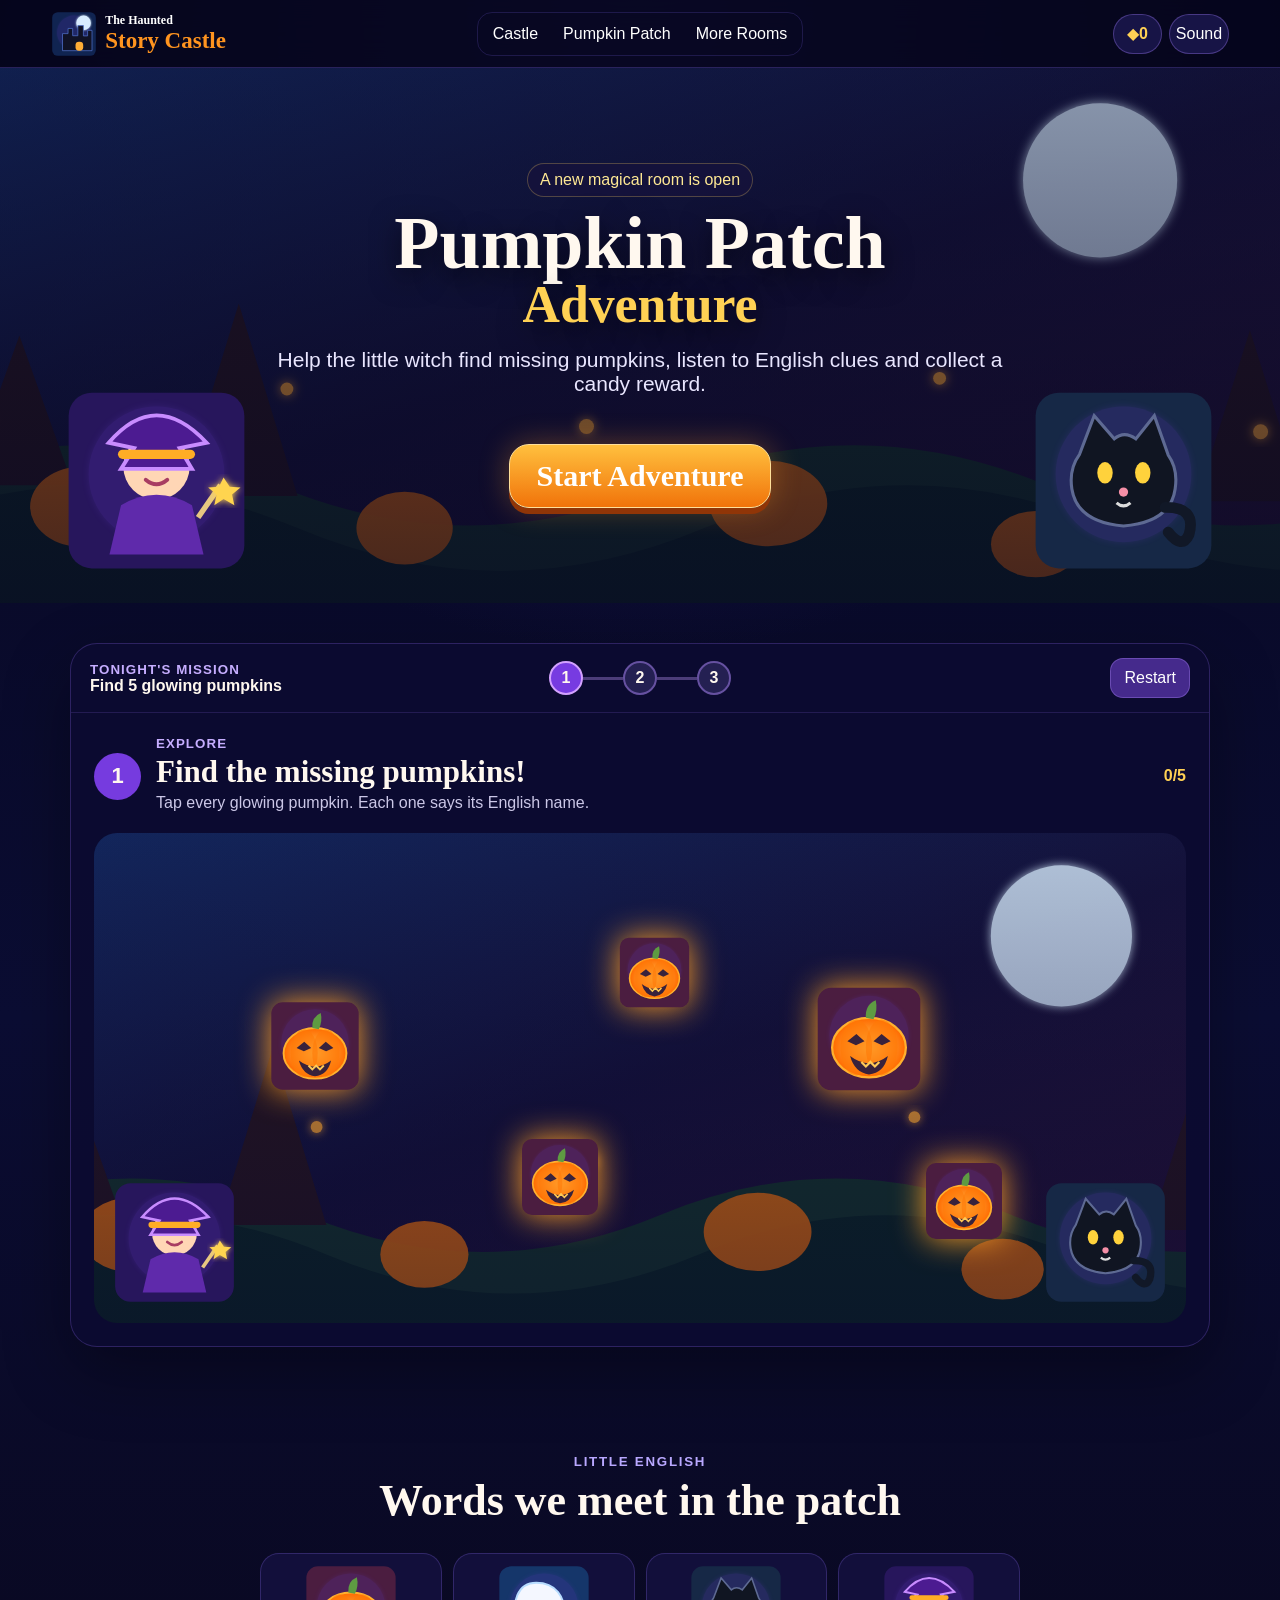
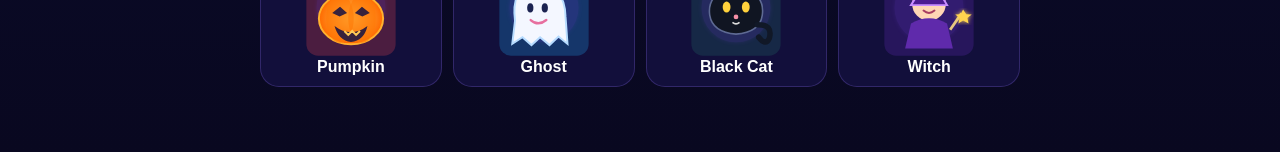
==== pumpkin-patch.html @ b6b240dc "Build full Haunted Story Castle site" ====
<!doctype html><html lang="en"><head><meta charset="utf-8"><meta name="viewport" content="width=device-width,initial-scale=1"><meta name="theme-color" content="#130a38"><title>Pumpkin Patch Adventure · The Haunted Story Castle</title><link rel="stylesheet" href="style.css"></head><body class="patchPage">
<header class="top"><a class="brand" href="index.html"><i class="spr loc p0"></i><span><small>The Haunted</small><b>Story Castle</b></span></a><nav><a href="index.html">Castle</a><a href="pumpkin-patch.html">Pumpkin Patch</a><a href="index.html#rooms">More Rooms</a></nav><div class="tools"><span class="score">◆ <b id="candyTotal">0</b></span><button id="sound">Sound</button></div></header>
<main><section class="patchHero"><i class="heroFriend spr char p0"></i><i class="heroFriend catHero spr char p3"></i><div><p class="kicker">A new magical room is open</p><h1>Pumpkin Patch <em>Adventure</em></h1><p class="lead">Help the little witch find missing pumpkins, listen to English clues and collect a candy reward.</p><button class="big" id="start">Start Adventure</button></div></section>
<section class="game" id="game"><div class="gameTop"><div><small>TONIGHT'S MISSION</small><b id="mission">Find 5 glowing pumpkins</b></div><div class="steps"><b class="on" data-step="1">1</b><i></i><b data-step="2">2</b><i></i><b data-step="3">3</b></div><button id="restart">Restart</button></div>
<section class="stage" data-stage="1"><header><b>1</b><div><small>EXPLORE</small><h2>Find the missing pumpkins!</h2><p>Tap every glowing pumpkin. Each one says its English name.</p></div><strong><span id="pumpkinCount">0</span>/5</strong></header><div class="findScene"><i class="sceneFriend spr char p0"></i><i class="sceneFriend catScene spr char p3"></i><button class="pumpkin p1"><i class="spr char p2"></i></button><button class="pumpkin p2"><i class="spr char p2"></i></button><button class="pumpkin p3"><i class="spr char p2"></i></button><button class="pumpkin p4"><i class="spr char p2"></i></button><button class="pumpkin p5"><i class="spr char p2"></i></button><div id="wordPop">pumpkin</div></div></section>
<section class="stage" data-stage="2" hidden><header><b>2</b><div><small>LISTEN & CHOOSE</small><h2>Who is hiding?</h2><p>Listen, then tap the correct Halloween friend.</p></div><strong><span id="friendScore">0</span>/3</strong></header><div class="clue"><i class="spr char p1"></i><div><small>ENGLISH CLUE</small><h3 id="clueText">Find the friendly ghost.</h3><button id="hearClue">Hear the clue</button></div></div><div class="choices"><button data-friend="ghost"><i class="spr char p1"></i><b>Ghost</b></button><button data-friend="cat"><i class="spr char p3"></i><b>Black Cat</b></button><button data-friend="witch"><i class="spr char p0"></i><b>Witch</b></button></div><p class="feedback" id="friendFeedback"></p></section>
<section class="stage" data-stage="3" hidden><header><b>3</b><div><small>COUNT & COLLECT</small><h2>Fill the candy basket!</h2><p id="candyInstruction">Put 3 candies in the basket.</p></div><strong><span id="selectedCandy">0</span> selected</strong></header><div class="candyGame"><div class="request"><i class="spr char p2"></i><div><small>PUMPKIN PIP SAYS</small><b id="requestText">Three candies, please!</b></div><button id="hearCandy">Hear it</button></div><div class="tray" id="tray"><button><i class="spr sur p1"></i></button><button><i class="spr sur p1"></i></button><button><i class="spr sur p1"></i></button><button><i class="spr sur p1"></i></button><button><i class="spr sur p1"></i></button></div><button class="big" id="check">Check Basket</button><p class="feedback" id="candyFeedback"></p></div></section></section>
<section class="section"><div class="title"><small>LITTLE ENGLISH</small><h2>Words we meet in the patch</h2></div><div class="wordRow"><button data-say="pumpkin"><i class="spr char p2"></i><b>Pumpkin</b></button><button data-say="ghost"><i class="spr char p1"></i><b>Ghost</b></button><button data-say="black cat"><i class="spr char p3"></i><b>Black Cat</b></button><button data-say="witch"><i class="spr char p0"></i><b>Witch</b></button></div></section></main>
<div class="modal" id="modal"><div class="reward"><div class="rewardCast"><i class="spr char p0"></i><i class="spr char p2"></i><i class="spr char p3"></i><i class="spr char p1"></i></div><small>ADVENTURE COMPLETE</small><h2>You found them all!</h2><p>Great job! You earned <b>10 candy stars</b>.</p><div><button class="big" id="playAgain">Play Again</button><a class="go" href="index.html">Back to Castle</a></div></div></div><div id="toast" class="toast"></div><script src="pumpkin.js"></script></body></html>
---- style.css ----
:root{--bg:#070720;--gold:#ffd154;--orange:#ff941f;--purple:#a65cff;--cyan:#42d9ff;--green:#98dc45;--white:#fff8ef}*{box-sizing:border-box}html{scroll-behavior:smooth}body{margin:0;min-width:320px;color:var(--white);font-family:'Trebuchet MS','Segoe UI',sans-serif;background:radial-gradient(circle at 50% 0,#27216a 0,transparent 35%),linear-gradient(#06061d,#0b0d33 58%,#090820);overflow-x:hidden}button,a{font:inherit}.top{position:sticky;top:0;z-index:50;min-height:68px;padding:8px clamp(12px,4vw,56px);display:grid;grid-template-columns:1fr auto 1fr;align-items:center;gap:14px;background:#06061de8;border-bottom:1px solid #896cff44;backdrop-filter:blur(15px)}.brand{display:flex;align-items:center;gap:8px;color:#fff;text-decoration:none}.brand>i{width:46px;height:46px}.brand span{display:grid;line-height:1}.brand small{font:700 12px Georgia}.brand b{font:800 23px Georgia;color:var(--orange)}nav{display:flex;gap:3px;padding:4px;border:1px solid #795ee933;border-radius:15px}nav a{color:#fff;text-decoration:none;padding:8px 11px;border-radius:11px}nav a:hover{background:#5832bc}.tools{display:flex;justify-content:flex-end;gap:7px}.tools>*{height:40px;border:1px solid #a981ff55;border-radius:99px;background:#171446;color:#fff}.score{display:flex;align-items:center;padding:0 13px;color:var(--gold)}.tools button{width:60px;cursor:pointer}.hero{min-height:730px;display:grid;place-items:center;text-align:center;background:linear-gradient(90deg,#070620c7,#07062050 50%,#070620c7),linear-gradient(transparent 60%,#080729ed),url('assets/hall.svg') center/cover}.heroInner{width:min(1140px,calc(100% - 26px));padding:65px 0 45px}.kicker{display:inline-block;margin:0 0 10px;padding:7px 12px;border:1px solid #ffd65d44;border-radius:99px;background:#17133dc4;color:#ffe994}.hero h1,.patchHero h1{max-width:880px;margin:0 auto;font:800 clamp(40px,6vw,74px)/.98 Georgia;text-shadow:0 8px 28px #0009}.hero h1 em,.patchHero h1 em{display:block;color:var(--gold);font-size:.7em;font-style:normal}.lead{max-width:760px;margin:17px auto 25px;color:#e9e6ff;font-size:clamp(16px,2vw,21px)}.cards{display:grid;grid-template-columns:repeat(4,1fr);gap:15px}.storyCard{--c:255,148,31;min-height:280px;padding:16px 12px;border:2px solid rgb(var(--c));border-radius:27px;color:#fff;background:radial-gradient(circle at 50% 28%,rgba(var(--c),.27),transparent 42%),linear-gradient(#1b174cdd,#0b0b30f5);box-shadow:0 0 28px rgba(var(--c),.28);display:flex;flex-direction:column;align-items:center;justify-content:space-between;cursor:pointer;transition:.2s}.storyCard:hover{transform:translateY(-6px);box-shadow:0 0 40px rgba(var(--c),.48)}.storyCard.blue{--c:66,217,255}.storyCard.purple{--c:166,92,255}.storyCard.green{--c:152,220,69}.storyCard>b{font:800 27px Georgia}.storyCard>.spr{width:124px;height:124px;border-radius:23px}.storyCard strong{font-size:17px}.storyCard small{color:#d8d4ef}.big{margin-top:23px;padding:14px 27px;border:1px solid #ffe09a;border-radius:20px;background:linear-gradient(#ffc03e,#f1730a);color:#fff;font:800 clamp(21px,3vw,30px) Georgia;box-shadow:0 6px #903507,0 0 30px #ff9b2855;cursor:pointer}.result{max-width:920px;margin:27px auto 0;padding:15px;display:grid;grid-template-columns:82px 1fr auto;gap:14px;align-items:center;text-align:left;border:1px solid #ad83ff55;border-radius:23px;background:#0b0a30e8;opacity:0;transform:translateY(10px);pointer-events:none;transition:.3s}.result.show{opacity:1;transform:none;pointer-events:auto}.result>.spr{width:80px;height:80px;border-radius:18px}.result small{color:var(--gold);font-weight:800}.result p{margin:5px 0;font:600 20px/1.35 Georgia}.resultBtns{display:grid;gap:7px}.resultBtns button,.soon,.go,#restart,#hearClue,#hearCandy{padding:10px 13px;border:1px solid #b38cff55;border-radius:13px;background:#452a8c;color:#fff;text-decoration:none;cursor:pointer}.section{padding:65px clamp(15px,4vw,56px)}.title{text-align:center;margin-bottom:27px}.title small{color:#b9a8ff;font-weight:800;letter-spacing:.13em}.title h2{margin:5px 0;font:800 clamp(29px,4vw,44px) Georgia}.rooms{display:grid;grid-template-columns:repeat(4,1fr);gap:17px}.rooms article{overflow:hidden;border:1px solid #8f69e644;border-radius:23px;background:linear-gradient(#18154c,#0d0d32);box-shadow:0 18px 45px #0004}.roomPic{height:185px;position:relative;display:block;overflow:hidden}.roomPic .room{width:100%;height:100%}.roomPic span{position:absolute;right:10px;top:10px;padding:6px 8px;border-radius:10px;background:#24184eee;font-size:11px}.roomPic .ready{background:#4c7f24}.rooms h3,.rooms p,.rooms .go,.rooms .soon{margin-left:15px;margin-right:15px}.rooms h3{margin-bottom:4px;color:#ffc05a}.rooms p{min-height:58px;color:#c9c4e8;line-height:1.4}.rooms .go,.rooms .soon{display:inline-block;margin-bottom:16px}.friendRow,.wordRow{display:grid;grid-template-columns:repeat(6,1fr);gap:11px}.friendChip,.wordRow button{padding:10px;border:1px solid #8968e844;border-radius:19px;background:#14113ee8;color:#fff;text-align:center;cursor:pointer}.friendChip .spr,.wordRow .spr{width:94px;height:94px;margin:auto}.friendChip strong,.friendChip small,.wordRow b{display:block}.friendChip small{color:#aaa4ce}.benefits{padding:22px clamp(15px,4vw,55px) 50px;display:grid;grid-template-columns:repeat(4,1fr);gap:10px}.benefits div{display:grid;grid-template-columns:auto 1fr;gap:2px 10px;padding:14px;border:1px solid #7b5ce833;border-radius:17px;background:#111039}.benefits b{grid-row:1/3;color:var(--gold)}.benefits span{font-weight:800}.benefits small{color:#aaa6cc}footer{text-align:center;padding:24px;color:#8f8bb3}.toast{position:fixed;z-index:90;left:50%;bottom:28px;transform:translate(-50%,20px);padding:11px 17px;border-radius:99px;background:#1b154bee;border:1px solid #c191ff55;opacity:0;transition:.25s}.toast.show{opacity:1;transform:translate(-50%,0)}.spr{display:block;background-repeat:no-repeat;background-size:300% 200%}.char{background-image:url('assets/characters.svg')}.loc{background-image:url('assets/locations.svg')}.prob{background-image:url('assets/problems.svg')}.sur{background-image:url('assets/surprises.svg')}.p0{background-position:0 0}.p1{background-position:50% 0}.p2{background-position:100% 0}.p3{background-position:0 100%}.p4{background-position:50% 100%}.p5{background-position:100% 100%}.room{display:block;background:url('assets/rooms.svg') no-repeat;background-size:200% 200%}.r0{background-position:0 0}.r1{background-position:100% 0}.r2{background-position:0 100%}.r3{background-position:100% 100%}.patchHero{min-height:535px;display:grid;place-items:center;text-align:center;position:relative;overflow:hidden;background:linear-gradient(#08082355,#080823bb),url('assets/patch.svg') center/cover}.patchHero>div{z-index:2;width:min(820px,calc(100% - 28px));padding:65px 0}.heroFriend{position:absolute;width:185px;height:185px;left:5%;bottom:30px}.catHero{left:auto;right:5%}.game{width:min(1140px,calc(100% - 26px));margin:40px auto;border:1px solid #8b66e844;border-radius:27px;background:#0c0b31ec;overflow:hidden;box-shadow:0 25px 68px #0005}.gameTop{padding:14px 19px;display:grid;grid-template-columns:1fr auto 1fr;align-items:center;border-bottom:1px solid #8461dd33}.gameTop small,.stage small,.clue small,.request small{display:block;color:#c6aeff;font-weight:800;letter-spacing:.08em}.gameTop>#restart{justify-self:end}.steps{display:flex;align-items:center}.steps b{width:34px;height:34px;border-radius:50%;display:grid;place-items:center;background:#242052;border:2px solid #6651a1}.steps b.on{background:#773be1;border-color:#d3a1ff}.steps i{width:40px;height:3px;background:#4c3d79}.stage{padding:23px}.stage>header{display:grid;grid-template-columns:auto 1fr auto;gap:15px;align-items:center;margin-bottom:17px}.stage>header>b{width:47px;height:47px;border-radius:50%;display:grid;place-items:center;background:#763bdf;font-size:22px}.stage h2{margin:3px 0;font:800 31px Georgia}.stage p{margin:4px 0;color:#cbc7e7}.stage>header>strong{color:var(--gold)}.findScene{min-height:490px;position:relative;overflow:hidden;border-radius:23px;background:linear-gradient(#09082d22,#09082d88),url('assets/patch.svg') center/cover}.sceneFriend{position:absolute;width:125px;height:125px;left:18px;bottom:18px}.catScene{left:auto;right:18px}.pumpkin{position:absolute;width:92px;height:92px;padding:0;border:0;border-radius:50%;background:transparent;filter:drop-shadow(0 0 16px #ff9f25);cursor:pointer;animation:float 2.4s ease-in-out infinite alternate;transition:.35s}.pumpkin .spr{width:100%;height:100%}.pumpkin.found{opacity:0;transform:scale(.25);pointer-events:none}.pumpkin.p1{left:16%;top:34%}.pumpkin.p2{left:39%;top:62%;width:80px;height:80px}.pumpkin.p3{left:66%;top:31%;width:108px;height:108px}.pumpkin.p4{left:76%;top:67%;width:80px;height:80px}.pumpkin.p5{left:48%;top:21%;width:73px;height:73px}@keyframes float{to{transform:translateY(-10px) rotate(2deg)}}#wordPop{position:absolute;left:50%;top:50%;transform:translate(-50%,-50%) scale(.7);padding:10px 18px;border-radius:99px;background:#ff9a24;font:800 25px Georgia;opacity:0;transition:.2s}#wordPop.show{opacity:1;transform:translate(-50%,-50%) scale(1)}.clue{display:flex;gap:20px;align-items:center;justify-content:center;padding:20px}.clue>.spr{width:140px;height:140px;border-radius:50%;filter:blur(6px) brightness(.55)}.clue h3{font:800 27px Georgia;margin:4px 0 12px}.choices{display:grid;grid-template-columns:repeat(3,1fr);gap:14px}.choices button{padding:12px;border:2px solid #7554bb;border-radius:21px;background:#171443;color:#fff;cursor:pointer}.choices .spr{width:145px;height:145px;margin:auto}.choices button.good{border-color:#76e061;box-shadow:0 0 25px #6ddd5555}.choices button.bad{border-color:#ff6b8a}.feedback{text-align:center;min-height:24px;color:#ffe094!important;font-weight:800}.candyGame{max-width:820px;margin:auto;text-align:center}.request{display:flex;gap:16px;align-items:center;justify-content:center;margin-bottom:18px}.request .spr{width:110px;height:110px}.request b{font:800 25px Georgia}.tray{display:grid;grid-template-columns:repeat(5,1fr);gap:10px;margin:15px 0}.tray button{padding:9px;border:2px solid #7356ae;border-radius:18px;background:#16133f;cursor:pointer}.tray .spr{width:105px;height:105px;margin:auto}.tray button.sel{border-color:#ffcb48;background:#4a2b4f;transform:translateY(-5px)}.wordRow{max-width:760px;margin:auto;grid-template-columns:repeat(4,1fr)}.modal{position:fixed;inset:0;z-index:100;display:grid;place-items:center;background:#06051bd9;opacity:0;pointer-events:none;transition:.25s}.modal.open{opacity:1;pointer-events:auto}.reward{width:min(650px,calc(100% - 25px));padding:28px;text-align:center;border:1px solid #c28dff66;border-radius:28px;background:radial-gradient(circle at 50% 0,#5833a8,#15103b 60%);box-shadow:0 0 70px #8a4dff55}.rewardCast{display:flex;justify-content:center}.rewardCast .spr{width:100px;height:100px;margin:-10px}.reward h2{margin:5px;font:800 40px Georgia;color:var(--gold)}.reward .go{display:inline-block;margin:12px;padding:14px 20px}.reward .big{font-size:21px;padding:12px 20px}@media(max-width:900px){.top{grid-template-columns:1fr auto}.top nav{display:none}.cards,.rooms{grid-template-columns:repeat(2,1fr)}.benefits{grid-template-columns:repeat(2,1fr)}.friendRow{grid-template-columns:repeat(3,1fr)}.heroFriend{width:135px;height:135px;opacity:.85}.result{grid-template-columns:70px 1fr}.resultBtns{grid-column:1/-1;grid-template-columns:1fr 1fr}.gameTop{grid-template-columns:1fr auto}.steps{grid-row:2;grid-column:1/-1;justify-content:center}.gameTop>#restart{grid-row:1;grid-column:2}.findScene{min-height:430px}}@media(max-width:580px){.brand b{font-size:18px}.brand small{font-size:10px}.brand>i{width:38px;height:38px}.top{min-height:58px}.score{display:none}.hero{min-height:auto}.heroInner{padding:45px 0}.cards{grid-template-columns:repeat(2,1fr);gap:9px}.storyCard{min-height:215px;border-radius:20px}.storyCard>b{font-size:21px}.storyCard>.spr{width:90px;height:90px}.storyCard strong{font-size:14px}.rooms{grid-template-columns:1fr}.roomPic{height:210px}.friendRow{grid-template-columns:repeat(2,1fr)}.benefits{grid-template-columns:1fr}.result{grid-template-columns:60px 1fr}.result>.spr{width:58px;height:58px}.result p{font-size:17px}.patchHero{min-height:470px}.heroFriend{width:100px;height:100px}.stage{padding:13px}.stage>header{grid-template-columns:auto 1fr}.stage>header>strong{grid-column:2}.stage h2{font-size:25px}.findScene{min-height:420px}.pumpkin{width:72px;height:72px}.pumpkin.p3{width:83px;height:83px}.choices{grid-template-columns:1fr}.choices button{display:flex;align-items:center;justify-content:center;gap:16px}.choices .spr{width:100px;height:100px;margin:0}.clue>.spr{display:none}.tray .spr{width:60px;height:60px}.wordRow{grid-template-columns:repeat(2,1fr)}.request .spr{width:80px;height:80px}.sceneFriend{width:90px;height:90px}}
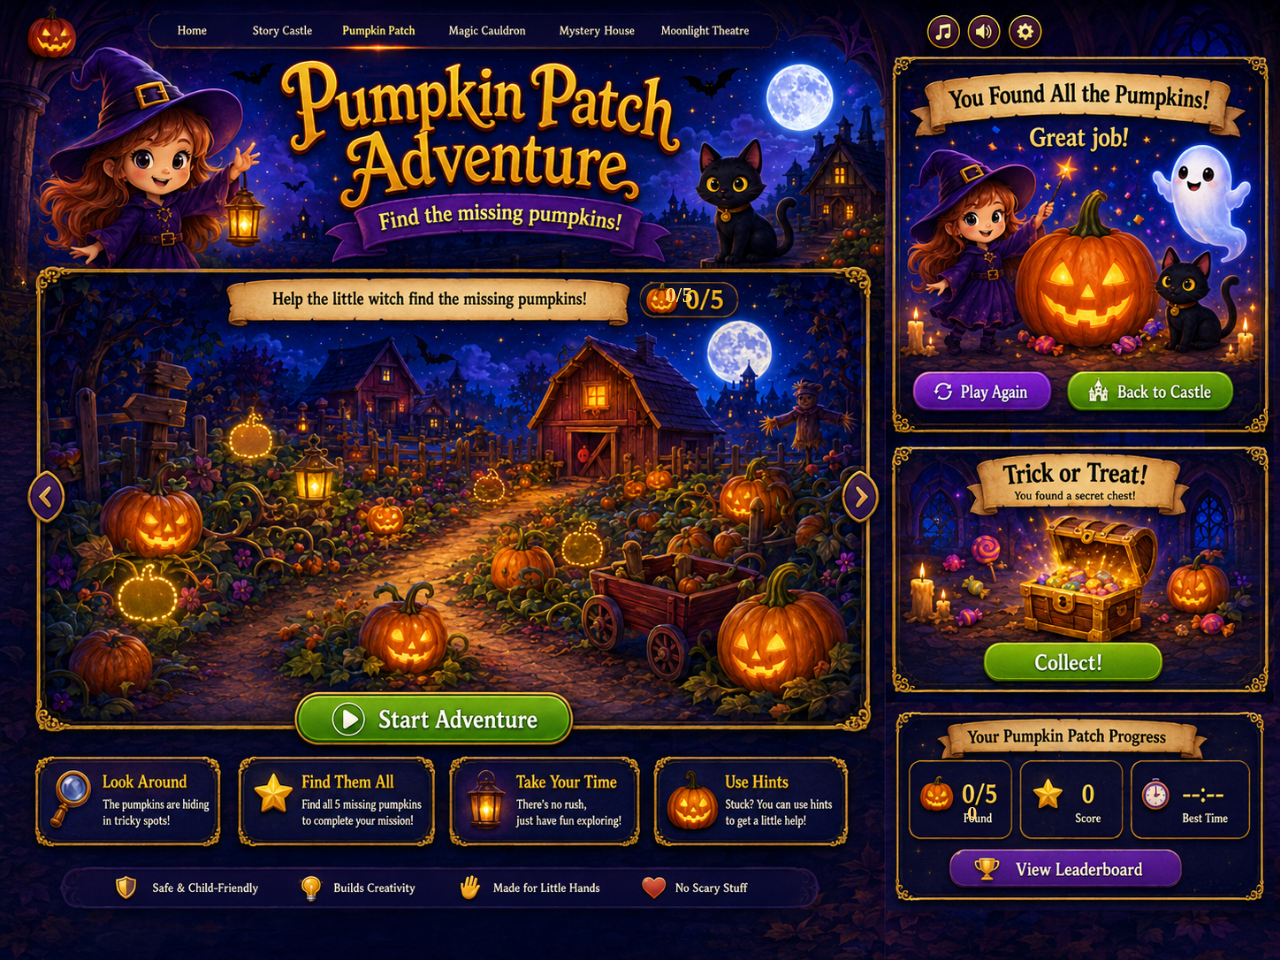
==== commit 074a16ab: "Match live site to illustrated mockups" ====
--- a/pumpkin-patch.html
+++ b/pumpkin-patch.html
@@ -1,9 +1,64 @@
-<!doctype html><html lang="en"><head><meta charset="utf-8"><meta name="viewport" content="width=device-width,initial-scale=1"><meta name="theme-color" content="#130a38"><title>Pumpkin Patch Adventure · The Haunted Story Castle</title><link rel="stylesheet" href="style.css"></head><body class="patchPage">
-<header class="top"><a class="brand" href="index.html"><i class="spr loc p0"></i><span><small>The Haunted</small><b>Story Castle</b></span></a><nav><a href="index.html">Castle</a><a href="pumpkin-patch.html">Pumpkin Patch</a><a href="index.html#rooms">More Rooms</a></nav><div class="tools"><span class="score">◆ <b id="candyTotal">0</b></span><button id="sound">Sound</button></div></header>
-<main><section class="patchHero"><i class="heroFriend spr char p0"></i><i class="heroFriend catHero spr char p3"></i><div><p class="kicker">A new magical room is open</p><h1>Pumpkin Patch <em>Adventure</em></h1><p class="lead">Help the little witch find missing pumpkins, listen to English clues and collect a candy reward.</p><button class="big" id="start">Start Adventure</button></div></section>
-<section class="game" id="game"><div class="gameTop"><div><small>TONIGHT'S MISSION</small><b id="mission">Find 5 glowing pumpkins</b></div><div class="steps"><b class="on" data-step="1">1</b><i></i><b data-step="2">2</b><i></i><b data-step="3">3</b></div><button id="restart">Restart</button></div>
-<section class="stage" data-stage="1"><header><b>1</b><div><small>EXPLORE</small><h2>Find the missing pumpkins!</h2><p>Tap every glowing pumpkin. Each one says its English name.</p></div><strong><span id="pumpkinCount">0</span>/5</strong></header><div class="findScene"><i class="sceneFriend spr char p0"></i><i class="sceneFriend catScene spr char p3"></i><button class="pumpkin p1"><i class="spr char p2"></i></button><button class="pumpkin p2"><i class="spr char p2"></i></button><button class="pumpkin p3"><i class="spr char p2"></i></button><button class="pumpkin p4"><i class="spr char p2"></i></button><button class="pumpkin p5"><i class="spr char p2"></i></button><div id="wordPop">pumpkin</div></div></section>
-<section class="stage" data-stage="2" hidden><header><b>2</b><div><small>LISTEN & CHOOSE</small><h2>Who is hiding?</h2><p>Listen, then tap the correct Halloween friend.</p></div><strong><span id="friendScore">0</span>/3</strong></header><div class="clue"><i class="spr char p1"></i><div><small>ENGLISH CLUE</small><h3 id="clueText">Find the friendly ghost.</h3><button id="hearClue">Hear the clue</button></div></div><div class="choices"><button data-friend="ghost"><i class="spr char p1"></i><b>Ghost</b></button><button data-friend="cat"><i class="spr char p3"></i><b>Black Cat</b></button><button data-friend="witch"><i class="spr char p0"></i><b>Witch</b></button></div><p class="feedback" id="friendFeedback"></p></section>
-<section class="stage" data-stage="3" hidden><header><b>3</b><div><small>COUNT & COLLECT</small><h2>Fill the candy basket!</h2><p id="candyInstruction">Put 3 candies in the basket.</p></div><strong><span id="selectedCandy">0</span> selected</strong></header><div class="candyGame"><div class="request"><i class="spr char p2"></i><div><small>PUMPKIN PIP SAYS</small><b id="requestText">Three candies, please!</b></div><button id="hearCandy">Hear it</button></div><div class="tray" id="tray"><button><i class="spr sur p1"></i></button><button><i class="spr sur p1"></i></button><button><i class="spr sur p1"></i></button><button><i class="spr sur p1"></i></button><button><i class="spr sur p1"></i></button></div><button class="big" id="check">Check Basket</button><p class="feedback" id="candyFeedback"></p></div></section></section>
-<section class="section"><div class="title"><small>LITTLE ENGLISH</small><h2>Words we meet in the patch</h2></div><div class="wordRow"><button data-say="pumpkin"><i class="spr char p2"></i><b>Pumpkin</b></button><button data-say="ghost"><i class="spr char p1"></i><b>Ghost</b></button><button data-say="black cat"><i class="spr char p3"></i><b>Black Cat</b></button><button data-say="witch"><i class="spr char p0"></i><b>Witch</b></button></div></section></main>
-<div class="modal" id="modal"><div class="reward"><div class="rewardCast"><i class="spr char p0"></i><i class="spr char p2"></i><i class="spr char p3"></i><i class="spr char p1"></i></div><small>ADVENTURE COMPLETE</small><h2>You found them all!</h2><p>Great job! You earned <b>10 candy stars</b>.</p><div><button class="big" id="playAgain">Play Again</button><a class="go" href="index.html">Back to Castle</a></div></div></div><div id="toast" class="toast"></div><script src="pumpkin.js"></script></body></html>
+<!doctype html>
+<html lang="en">
+<head>
+  <meta charset="utf-8">
+  <meta name="viewport" content="width=device-width,initial-scale=1">
+  <meta name="theme-color" content="#12062d">
+  <meta name="description" content="Pumpkin Patch Adventure — a magical Halloween mini-game for little learners.">
+  <title>Pumpkin Patch Adventure</title>
+  <link rel="stylesheet" href="style.css">
+</head>
+<body class="mockup-body">
+  <main class="mockup-wrap" aria-label="Pumpkin Patch Adventure">
+    <div class="mockup-canvas" id="patchCanvas">
+      <img class="mockup-bg" src="assets/ChatGPT Image Aug 26, 2026, 01_22_04 AM.png" alt="Pumpkin Patch Adventure game interface">
+
+      <a class="hotspot nav-home" href="index.html" aria-label="Back to Castle"></a>
+      <button class="hotspot patch-start" id="startAdventure" aria-label="Start Adventure"></button>
+      <button class="hotspot play-again-hot" id="playAgain" aria-label="Play again"></button>
+      <a class="hotspot back-castle-hot" href="index.html" aria-label="Back to Castle"></a>
+      <button class="hotspot collect-hot" id="collectReward" aria-label="Collect reward"></button>
+
+      <button class="pumpkin-target pt1" aria-label="Hidden pumpkin 1"></button>
+      <button class="pumpkin-target pt2" aria-label="Hidden pumpkin 2"></button>
+      <button class="pumpkin-target pt3" aria-label="Hidden pumpkin 3"></button>
+      <button class="pumpkin-target pt4" aria-label="Hidden pumpkin 4"></button>
+      <button class="pumpkin-target pt5" aria-label="Hidden pumpkin 5"></button>
+
+      <div class="patch-count" id="patchCount">0/5</div>
+      <div class="patch-score" id="patchScore">0</div>
+
+      <div class="patch-message" id="startMessage">
+        <h2>Find 5 missing pumpkins!</h2>
+        <p>Tap the glowing hiding places. Each pumpkin will say its English name.</p>
+        <button id="closeStart">Let’s play!</button>
+      </div>
+
+      <div class="patch-clue" id="friendClue">
+        <h3 id="friendClueText">Find the friendly ghost.</h3>
+        <div class="clue-options">
+          <button data-friend="ghost">Ghost</button>
+          <button data-friend="cat">Black Cat</button>
+          <button data-friend="witch">Witch</button>
+        </div>
+      </div>
+
+      <div class="patch-message" id="candyGame">
+        <h2 id="candyTitle">Put 3 candies in the basket!</h2>
+        <div class="candy-choice-row" id="candyRow">
+          <button>1</button><button>2</button><button>3</button><button>4</button><button>5</button>
+        </div>
+        <button id="checkCandy">Check Basket</button>
+      </div>
+
+      <div class="patch-message" id="winMessage">
+        <h2>You found them all!</h2>
+        <p>Great job! You earned <strong>10 candy stars</strong>.</p>
+        <button id="closeWin">Play Again</button>
+      </div>
+    </div>
+  </main>
+  <div class="toast" id="toast" role="status" aria-live="polite"></div>
+  <script src="pumpkin.js"></script>
+</body>
+</html>
--- a/style.css
+++ b/style.css
@@ -1 +1 @@
-:root{--bg:#070720;--gold:#ffd154;--orange:#ff941f;--purple:#a65cff;--cyan:#42d9ff;--green:#98dc45;--white:#fff8ef}*{box-sizing:border-box}html{scroll-behavior:smooth}body{margin:0;min-width:320px;color:var(--white);font-family:'Trebuchet MS','Segoe UI',sans-serif;background:radial-gradient(circle at 50% 0,#27216a 0,transparent 35%),linear-gradient(#06061d,#0b0d33 58%,#090820);overflow-x:hidden}button,a{font:inherit}.top{position:sticky;top:0;z-index:50;min-height:68px;padding:8px clamp(12px,4vw,56px);display:grid;grid-template-columns:1fr auto 1fr;align-items:center;gap:14px;background:#06061de8;border-bottom:1px solid #896cff44;backdrop-filter:blur(15px)}.brand{display:flex;align-items:center;gap:8px;color:#fff;text-decoration:none}.brand>i{width:46px;height:46px}.brand span{display:grid;line-height:1}.brand small{font:700 12px Georgia}.brand b{font:800 23px Georgia;color:var(--orange)}nav{display:flex;gap:3px;padding:4px;border:1px solid #795ee933;border-radius:15px}nav a{color:#fff;text-decoration:none;padding:8px 11px;border-radius:11px}nav a:hover{background:#5832bc}.tools{display:flex;justify-content:flex-end;gap:7px}.tools>*{height:40px;border:1px solid #a981ff55;border-radius:99px;background:#171446;color:#fff}.score{display:flex;align-items:center;padding:0 13px;color:var(--gold)}.tools button{width:60px;cursor:pointer}.hero{min-height:730px;display:grid;place-items:center;text-align:center;background:linear-gradient(90deg,#070620c7,#07062050 50%,#070620c7),linear-gradient(transparent 60%,#080729ed),url('assets/hall.svg') center/cover}.heroInner{width:min(1140px,calc(100% - 26px));padding:65px 0 45px}.kicker{display:inline-block;margin:0 0 10px;padding:7px 12px;border:1px solid #ffd65d44;border-radius:99px;background:#17133dc4;color:#ffe994}.hero h1,.patchHero h1{max-width:880px;margin:0 auto;font:800 clamp(40px,6vw,74px)/.98 Georgia;text-shadow:0 8px 28px #0009}.hero h1 em,.patchHero h1 em{display:block;color:var(--gold);font-size:.7em;font-style:normal}.lead{max-width:760px;margin:17px auto 25px;color:#e9e6ff;font-size:clamp(16px,2vw,21px)}.cards{display:grid;grid-template-columns:repeat(4,1fr);gap:15px}.storyCard{--c:255,148,31;min-height:280px;padding:16px 12px;border:2px solid rgb(var(--c));border-radius:27px;color:#fff;background:radial-gradient(circle at 50% 28%,rgba(var(--c),.27),transparent 42%),linear-gradient(#1b174cdd,#0b0b30f5);box-shadow:0 0 28px rgba(var(--c),.28);display:flex;flex-direction:column;align-items:center;justify-content:space-between;cursor:pointer;transition:.2s}.storyCard:hover{transform:translateY(-6px);box-shadow:0 0 40px rgba(var(--c),.48)}.storyCard.blue{--c:66,217,255}.storyCard.purple{--c:166,92,255}.storyCard.green{--c:152,220,69}.storyCard>b{font:800 27px Georgia}.storyCard>.spr{width:124px;height:124px;border-radius:23px}.storyCard strong{font-size:17px}.storyCard small{color:#d8d4ef}.big{margin-top:23px;padding:14px 27px;border:1px solid #ffe09a;border-radius:20px;background:linear-gradient(#ffc03e,#f1730a);color:#fff;font:800 clamp(21px,3vw,30px) Georgia;box-shadow:0 6px #903507,0 0 30px #ff9b2855;cursor:pointer}.result{max-width:920px;margin:27px auto 0;padding:15px;display:grid;grid-template-columns:82px 1fr auto;gap:14px;align-items:center;text-align:left;border:1px solid #ad83ff55;border-radius:23px;background:#0b0a30e8;opacity:0;transform:translateY(10px);pointer-events:none;transition:.3s}.result.show{opacity:1;transform:none;pointer-events:auto}.result>.spr{width:80px;height:80px;border-radius:18px}.result small{color:var(--gold);font-weight:800}.result p{margin:5px 0;font:600 20px/1.35 Georgia}.resultBtns{display:grid;gap:7px}.resultBtns button,.soon,.go,#restart,#hearClue,#hearCandy{padding:10px 13px;border:1px solid #b38cff55;border-radius:13px;background:#452a8c;color:#fff;text-decoration:none;cursor:pointer}.section{padding:65px clamp(15px,4vw,56px)}.title{text-align:center;margin-bottom:27px}.title small{color:#b9a8ff;font-weight:800;letter-spacing:.13em}.title h2{margin:5px 0;font:800 clamp(29px,4vw,44px) Georgia}.rooms{display:grid;grid-template-columns:repeat(4,1fr);gap:17px}.rooms article{overflow:hidden;border:1px solid #8f69e644;border-radius:23px;background:linear-gradient(#18154c,#0d0d32);box-shadow:0 18px 45px #0004}.roomPic{height:185px;position:relative;display:block;overflow:hidden}.roomPic .room{width:100%;height:100%}.roomPic span{position:absolute;right:10px;top:10px;padding:6px 8px;border-radius:10px;background:#24184eee;font-size:11px}.roomPic .ready{background:#4c7f24}.rooms h3,.rooms p,.rooms .go,.rooms .soon{margin-left:15px;margin-right:15px}.rooms h3{margin-bottom:4px;color:#ffc05a}.rooms p{min-height:58px;color:#c9c4e8;line-height:1.4}.rooms .go,.rooms .soon{display:inline-block;margin-bottom:16px}.friendRow,.wordRow{display:grid;grid-template-columns:repeat(6,1fr);gap:11px}.friendChip,.wordRow button{padding:10px;border:1px solid #8968e844;border-radius:19px;background:#14113ee8;color:#fff;text-align:center;cursor:pointer}.friendChip .spr,.wordRow .spr{width:94px;height:94px;margin:auto}.friendChip strong,.friendChip small,.wordRow b{display:block}.friendChip small{color:#aaa4ce}.benefits{padding:22px clamp(15px,4vw,55px) 50px;display:grid;grid-template-columns:repeat(4,1fr);gap:10px}.benefits div{display:grid;grid-template-columns:auto 1fr;gap:2px 10px;padding:14px;border:1px solid #7b5ce833;border-radius:17px;background:#111039}.benefits b{grid-row:1/3;color:var(--gold)}.benefits span{font-weight:800}.benefits small{color:#aaa6cc}footer{text-align:center;padding:24px;color:#8f8bb3}.toast{position:fixed;z-index:90;left:50%;bottom:28px;transform:translate(-50%,20px);padding:11px 17px;border-radius:99px;background:#1b154bee;border:1px solid #c191ff55;opacity:0;transition:.25s}.toast.show{opacity:1;transform:translate(-50%,0)}.spr{display:block;background-repeat:no-repeat;background-size:300% 200%}.char{background-image:url('assets/characters.svg')}.loc{background-image:url('assets/locations.svg')}.prob{background-image:url('assets/problems.svg')}.sur{background-image:url('assets/surprises.svg')}.p0{background-position:0 0}.p1{background-position:50% 0}.p2{background-position:100% 0}.p3{background-position:0 100%}.p4{background-position:50% 100%}.p5{background-position:100% 100%}.room{display:block;background:url('assets/rooms.svg') no-repeat;background-size:200% 200%}.r0{background-position:0 0}.r1{background-position:100% 0}.r2{background-position:0 100%}.r3{background-position:100% 100%}.patchHero{min-height:535px;display:grid;place-items:center;text-align:center;position:relative;overflow:hidden;background:linear-gradient(#08082355,#080823bb),url('assets/patch.svg') center/cover}.patchHero>div{z-index:2;width:min(820px,calc(100% - 28px));padding:65px 0}.heroFriend{position:absolute;width:185px;height:185px;left:5%;bottom:30px}.catHero{left:auto;right:5%}.game{width:min(1140px,calc(100% - 26px));margin:40px auto;border:1px solid #8b66e844;border-radius:27px;background:#0c0b31ec;overflow:hidden;box-shadow:0 25px 68px #0005}.gameTop{padding:14px 19px;display:grid;grid-template-columns:1fr auto 1fr;align-items:center;border-bottom:1px solid #8461dd33}.gameTop small,.stage small,.clue small,.request small{display:block;color:#c6aeff;font-weight:800;letter-spacing:.08em}.gameTop>#restart{justify-self:end}.steps{display:flex;align-items:center}.steps b{width:34px;height:34px;border-radius:50%;display:grid;place-items:center;background:#242052;border:2px solid #6651a1}.steps b.on{background:#773be1;border-color:#d3a1ff}.steps i{width:40px;height:3px;background:#4c3d79}.stage{padding:23px}.stage>header{display:grid;grid-template-columns:auto 1fr auto;gap:15px;align-items:center;margin-bottom:17px}.stage>header>b{width:47px;height:47px;border-radius:50%;display:grid;place-items:center;background:#763bdf;font-size:22px}.stage h2{margin:3px 0;font:800 31px Georgia}.stage p{margin:4px 0;color:#cbc7e7}.stage>header>strong{color:var(--gold)}.findScene{min-height:490px;position:relative;overflow:hidden;border-radius:23px;background:linear-gradient(#09082d22,#09082d88),url('assets/patch.svg') center/cover}.sceneFriend{position:absolute;width:125px;height:125px;left:18px;bottom:18px}.catScene{left:auto;right:18px}.pumpkin{position:absolute;width:92px;height:92px;padding:0;border:0;border-radius:50%;background:transparent;filter:drop-shadow(0 0 16px #ff9f25);cursor:pointer;animation:float 2.4s ease-in-out infinite alternate;transition:.35s}.pumpkin .spr{width:100%;height:100%}.pumpkin.found{opacity:0;transform:scale(.25);pointer-events:none}.pumpkin.p1{left:16%;top:34%}.pumpkin.p2{left:39%;top:62%;width:80px;height:80px}.pumpkin.p3{left:66%;top:31%;width:108px;height:108px}.pumpkin.p4{left:76%;top:67%;width:80px;height:80px}.pumpkin.p5{left:48%;top:21%;width:73px;height:73px}@keyframes float{to{transform:translateY(-10px) rotate(2deg)}}#wordPop{position:absolute;left:50%;top:50%;transform:translate(-50%,-50%) scale(.7);padding:10px 18px;border-radius:99px;background:#ff9a24;font:800 25px Georgia;opacity:0;transition:.2s}#wordPop.show{opacity:1;transform:translate(-50%,-50%) scale(1)}.clue{display:flex;gap:20px;align-items:center;justify-content:center;padding:20px}.clue>.spr{width:140px;height:140px;border-radius:50%;filter:blur(6px) brightness(.55)}.clue h3{font:800 27px Georgia;margin:4px 0 12px}.choices{display:grid;grid-template-columns:repeat(3,1fr);gap:14px}.choices button{padding:12px;border:2px solid #7554bb;border-radius:21px;background:#171443;color:#fff;cursor:pointer}.choices .spr{width:145px;height:145px;margin:auto}.choices button.good{border-color:#76e061;box-shadow:0 0 25px #6ddd5555}.choices button.bad{border-color:#ff6b8a}.feedback{text-align:center;min-height:24px;color:#ffe094!important;font-weight:800}.candyGame{max-width:820px;margin:auto;text-align:center}.request{display:flex;gap:16px;align-items:center;justify-content:center;margin-bottom:18px}.request .spr{width:110px;height:110px}.request b{font:800 25px Georgia}.tray{display:grid;grid-template-columns:repeat(5,1fr);gap:10px;margin:15px 0}.tray button{padding:9px;border:2px solid #7356ae;border-radius:18px;background:#16133f;cursor:pointer}.tray .spr{width:105px;height:105px;margin:auto}.tray button.sel{border-color:#ffcb48;background:#4a2b4f;transform:translateY(-5px)}.wordRow{max-width:760px;margin:auto;grid-template-columns:repeat(4,1fr)}.modal{position:fixed;inset:0;z-index:100;display:grid;place-items:center;background:#06051bd9;opacity:0;pointer-events:none;transition:.25s}.modal.open{opacity:1;pointer-events:auto}.reward{width:min(650px,calc(100% - 25px));padding:28px;text-align:center;border:1px solid #c28dff66;border-radius:28px;background:radial-gradient(circle at 50% 0,#5833a8,#15103b 60%);box-shadow:0 0 70px #8a4dff55}.rewardCast{display:flex;justify-content:center}.rewardCast .spr{width:100px;height:100px;margin:-10px}.reward h2{margin:5px;font:800 40px Georgia;color:var(--gold)}.reward .go{display:inline-block;margin:12px;padding:14px 20px}.reward .big{font-size:21px;padding:12px 20px}@media(max-width:900px){.top{grid-template-columns:1fr auto}.top nav{display:none}.cards,.rooms{grid-template-columns:repeat(2,1fr)}.benefits{grid-template-columns:repeat(2,1fr)}.friendRow{grid-template-columns:repeat(3,1fr)}.heroFriend{width:135px;height:135px;opacity:.85}.result{grid-template-columns:70px 1fr}.resultBtns{grid-column:1/-1;grid-template-columns:1fr 1fr}.gameTop{grid-template-columns:1fr auto}.steps{grid-row:2;grid-column:1/-1;justify-content:center}.gameTop>#restart{grid-row:1;grid-column:2}.findScene{min-height:430px}}@media(max-width:580px){.brand b{font-size:18px}.brand small{font-size:10px}.brand>i{width:38px;height:38px}.top{min-height:58px}.score{display:none}.hero{min-height:auto}.heroInner{padding:45px 0}.cards{grid-template-columns:repeat(2,1fr);gap:9px}.storyCard{min-height:215px;border-radius:20px}.storyCard>b{font-size:21px}.storyCard>.spr{width:90px;height:90px}.storyCard strong{font-size:14px}.rooms{grid-template-columns:1fr}.roomPic{height:210px}.friendRow{grid-template-columns:repeat(2,1fr)}.benefits{grid-template-columns:1fr}.result{grid-template-columns:60px 1fr}.result>.spr{width:58px;height:58px}.result p{font-size:17px}.patchHero{min-height:470px}.heroFriend{width:100px;height:100px}.stage{padding:13px}.stage>header{grid-template-columns:auto 1fr}.stage>header>strong{grid-column:2}.stage h2{font-size:25px}.findScene{min-height:420px}.pumpkin{width:72px;height:72px}.pumpkin.p3{width:83px;height:83px}.choices{grid-template-columns:1fr}.choices button{display:flex;align-items:center;justify-content:center;gap:16px}.choices .spr{width:100px;height:100px;margin:0}.clue>.spr{display:none}.tray .spr{width:60px;height:60px}.wordRow{grid-template-columns:repeat(2,1fr)}.request .spr{width:80px;height:80px}.sceneFriend{width:90px;height:90px}}
+*{box-sizing:border-box}html,body{margin:0;min-height:100%;background:#12062d}body{font-family:"Trebuchet MS","Segoe UI",Arial,sans-serif;color:#fff}.mockup-body{overflow-x:auto;background:radial-gradient(circle at 50% 0,#281067 0,#12062d 48%,#090319 100%)}.mockup-wrap{width:100%;min-height:100vh;display:flex;justify-content:center;align-items:flex-start;padding:0}.mockup-canvas{position:relative;width:min(100vw,1448px);aspect-ratio:4/3;overflow:hidden;background:#14072f;box-shadow:0 24px 70px rgba(0,0,0,.52)}.mockup-bg{position:absolute;inset:0;width:100%;height:100%;object-fit:cover;user-select:none;-webkit-user-drag:none}.hotspot{position:absolute;z-index:5;border:0;background:transparent;cursor:pointer;border-radius:18px}.hotspot:focus-visible,.hotspot:hover{outline:3px solid rgba(255,219,105,.82);outline-offset:-3px;box-shadow:0 0 26px rgba(255,174,47,.45);background:rgba(255,187,61,.035)}.nav-home{left:12.6%;top:2.1%;width:5%;height:4.2%}.nav-patch{left:27.1%;top:2.1%;width:8%;height:4.2%}.who-card{left:16.7%;top:35.5%;width:12.5%;height:18.6%}.where-card{left:29.2%;top:35.5%;width:11.9%;height:18.6%}.problem-card{left:41.2%;top:35.5%;width:12.1%;height:18.6%}.surprise-card{left:53.3%;top:35.5%;width:11.3%;height:18.6%}.roll-story{left:26.9%;top:55.1%;width:25.1%;height:6.4%;border-radius:999px}.roll-again{left:27.6%;top:70.3%;width:10.6%;height:4.2%;border-radius:999px}.read-aloud{left:39.0%;top:70.3%;width:11.0%;height:4.2%;border-radius:999px}.patch-card-link{left:3.6%;top:77.6%;width:17.4%;height:18.4%}.dynamic-story{position:absolute;z-index:4;left:28.4%;top:64.0%;width:22.5%;height:6.3%;display:flex;align-items:center;justify-content:center;padding:0 .6%;text-align:center;color:#1f1306;font-family:Georgia,serif;font-weight:700;font-size:clamp(10px,1.05vw,17px);line-height:1.2;text-shadow:0 1px rgba(255,255,255,.35);pointer-events:none}.dynamic-count{position:absolute;z-index:4;left:66.7%;top:69.0%;width:2.4%;height:3.2%;display:grid;place-items:center;color:#251000;font-family:Georgia,serif;font-weight:900;font-size:clamp(12px,1.5vw,24px);pointer-events:none}.selection-label{position:absolute;z-index:4;transform:translateX(-50%);max-width:12%;padding:2px 7px;border-radius:999px;background:rgba(35,7,66,.88);border:1px solid rgba(255,203,86,.72);color:#ffe9a7;font-size:clamp(7px,.72vw,12px);font-weight:800;line-height:1.05;text-align:center;pointer-events:none;box-shadow:0 2px 8px rgba(0,0,0,.35)}.label-character{left:23%;top:52.2%}.label-setting{left:35.2%;top:52.2%}.label-problem{left:47.3%;top:52.2%}.label-surprise{left:59.0%;top:52.2%}.side-choice{position:absolute;z-index:6;display:grid;grid-template-columns:repeat(5,1fr);gap:.35%;pointer-events:none}.side-choice button{pointer-events:auto;border:0;background:transparent;border-radius:10px;cursor:pointer}.side-choice button:hover,.side-choice button.active{outline:3px solid rgba(255,218,88,.92);outline-offset:-2px;background:rgba(255,214,84,.04);box-shadow:0 0 18px rgba(255,179,39,.35)}.character-choices{left:74.2%;top:8.8%;width:21.2%;height:10.4%}.setting-choices{left:73.5%;top:33.0%;width:22.4%;height:11.2%}.problem-choices{left:73.6%;top:57.3%;width:22.3%;height:11.3%}.surprise-choices{left:73.6%;top:81.2%;width:22.3%;height:11.5%}.side-roll{width:8.3%;height:3.6%;left:80.3%;border-radius:999px}.side-roll-character{top:20.4%}.side-roll-setting{top:44.8%}.side-roll-problem{top:69.0%}.side-roll-surprise{top:93.1%}.toast{position:fixed;z-index:20;left:50%;bottom:18px;transform:translate(-50%,16px);opacity:0;max-width:min(520px,calc(100% - 32px));padding:12px 18px;border-radius:999px;background:rgba(29,8,59,.96);border:2px solid #d99f35;color:#ffe9ae;font-weight:800;text-align:center;box-shadow:0 12px 34px rgba(0,0,0,.45);transition:.22s ease;pointer-events:none}.toast.show{opacity:1;transform:translate(-50%,0)}.patch-count{position:absolute;z-index:4;left:50.5%;top:29.0%;width:5.1%;height:3.5%;display:grid;place-items:center;font-family:Georgia,serif;color:#ffd772;font-size:clamp(12px,1.65vw,24px);font-weight:900;pointer-events:none}.patch-score{position:absolute;z-index:4;left:73.2%;top:83.0%;width:5.5%;height:3.5%;display:grid;place-items:center;color:#ffd36d;font-family:Georgia,serif;font-size:clamp(12px,1.55vw,23px);font-weight:900;pointer-events:none}.patch-start{left:22.1%;top:73.0%;width:22.0%;height:6.1%;border-radius:999px}.back-castle-hot{left:81.2%;top:39.3%;width:12.8%;height:5.2%;border-radius:999px}.play-again-hot{left:69.4%;top:39.3%;width:10.8%;height:5.2%;border-radius:999px}.collect-hot{left:74.6%;top:67.1%;width:13.3%;height:5.1%;border-radius:999px}.pumpkin-target{position:absolute;z-index:8;border:0;background:rgba(255,201,58,.02);cursor:pointer;border-radius:50%;filter:drop-shadow(0 0 4px rgba(255,215,68,.2));transition:.18s ease}.pumpkin-target::after{content:"";position:absolute;inset:5%;border:2px dashed rgba(255,210,66,.0);border-radius:50%;transition:.18s ease}.pumpkin-target:hover::after{border-color:rgba(255,221,92,.88);box-shadow:0 0 18px rgba(255,190,42,.55)}.pumpkin-target.found{opacity:.12;pointer-events:none;transform:scale(.75)}.pumpkin-target.found::after{border-color:#9bdd34}.pt1{left:10.0%;top:58.3%;width:7.2%;height:9.6%}.pt2{left:18.3%;top:43.0%;width:5.0%;height:6.8%}.pt3{left:35.6%;top:48.0%;width:4.6%;height:6.4%}.pt4{left:43.6%;top:54.9%;width:5.2%;height:7.1%}.pt5{left:56.3%;top:46.8%;width:4.8%;height:6.6%}.patch-message{position:absolute;z-index:10;left:50%;top:50%;transform:translate(-50%,-50%) scale(.96);width:44%;padding:22px;border-radius:24px;background:linear-gradient(180deg,rgba(35,9,73,.98),rgba(17,4,36,.98));border:3px solid #dba33c;color:#ffe9af;text-align:center;box-shadow:0 24px 70px rgba(0,0,0,.58);opacity:0;pointer-events:none;transition:.22s ease}.patch-message.show{opacity:1;pointer-events:auto;transform:translate(-50%,-50%) scale(1)}.patch-message h2{margin:0 0 8px;font-family:Georgia,serif;font-size:clamp(26px,3vw,46px);color:#ffd06a}.patch-message p{margin:0 0 16px;font-size:clamp(14px,1.35vw,20px)}.patch-message button{padding:11px 22px;border-radius:999px;border:2px solid #e5c36d;background:linear-gradient(#8a37d0,#5a1896);color:#fff0c2;font-weight:900;cursor:pointer}.patch-clue{position:absolute;z-index:11;left:23%;top:34%;width:44%;padding:16px 18px;border-radius:20px;background:rgba(20,5,42,.94);border:2px solid #d7a23e;color:#ffe7b2;text-align:center;box-shadow:0 18px 50px rgba(0,0,0,.5);display:none}.patch-clue.show{display:block}.patch-clue h3{margin:0 0 10px;font-family:Georgia,serif;color:#ffd272;font-size:clamp(20px,2vw,30px)}.clue-options{display:flex;gap:10px;justify-content:center;flex-wrap:wrap}.clue-options button{padding:10px 16px;border-radius:999px;border:2px solid rgba(255,209,96,.55);background:#4d187e;color:#ffebbd;font-weight:800;cursor:pointer}.clue-options button.correct{background:#5e9d13}.clue-options button.wrong{background:#a6313b}.candy-choice-row{display:flex;gap:8px;justify-content:center;flex-wrap:wrap;margin:12px 0}.candy-choice-row button{width:46px;height:46px;border-radius:50%;border:2px solid #d8ad45;background:#6c238d;color:#ffe7aa;font-weight:900}.candy-choice-row button.selected{background:#78aa16;box-shadow:0 0 14px rgba(158,217,57,.45)}@media(max-width:900px){.mockup-canvas{width:100vw}.selection-label{display:none}.dynamic-story{font-size:8px}.hotspot:focus-visible,.hotspot:hover{outline-width:2px}.toast{font-size:13px}}
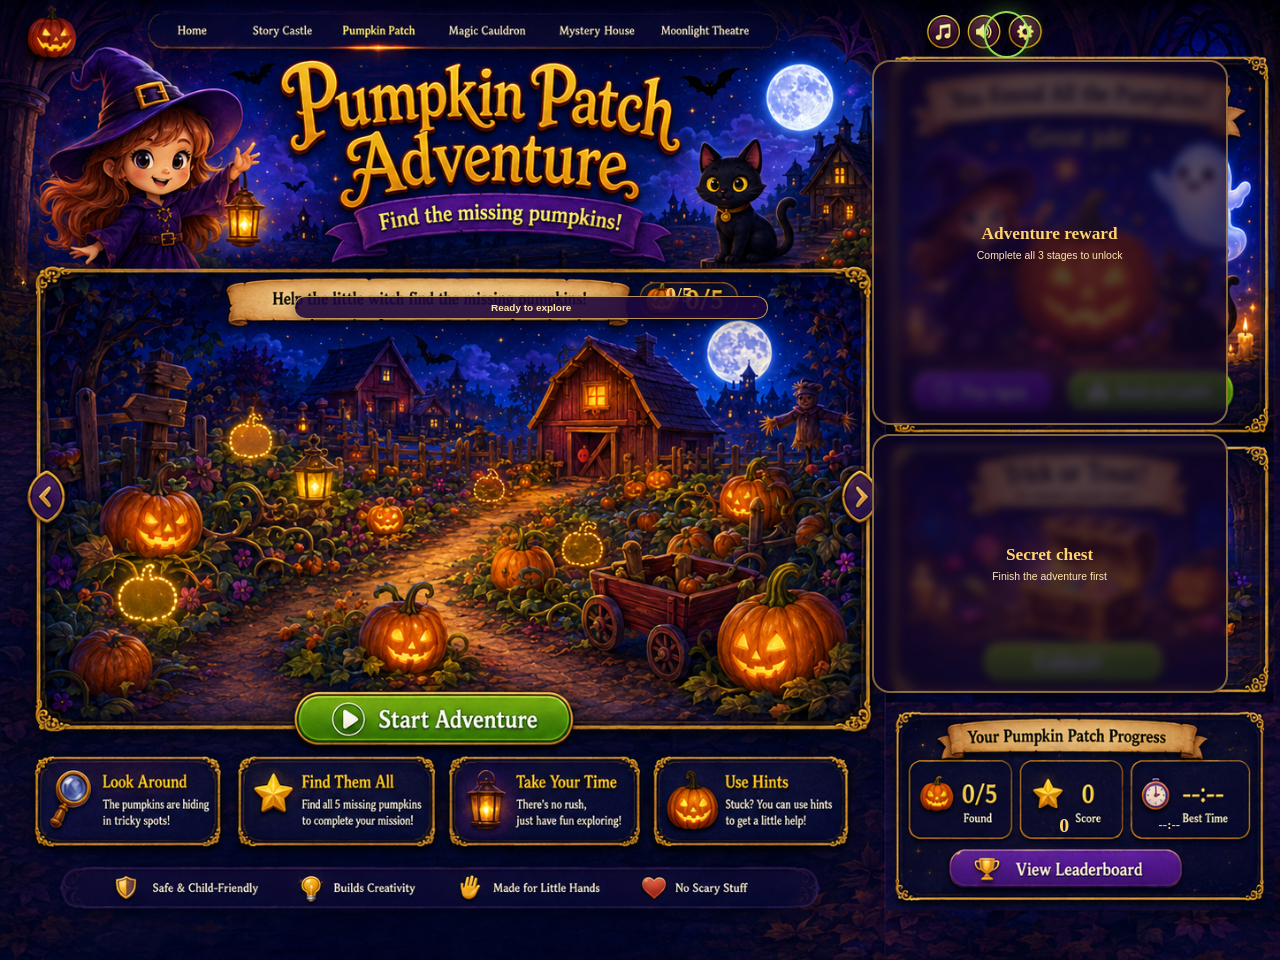
==== commit c2d6355d: "Deploy full interactivity upgrade" ====
--- a/pumpkin-patch.html
+++ b/pumpkin-patch.html
@@ -14,6 +14,9 @@
       <img class="mockup-bg" src="assets/ChatGPT Image Aug 26, 2026, 01_22_04 AM.png" alt="Pumpkin Patch Adventure game interface">
 
       <a class="hotspot nav-home" href="index.html" aria-label="Back to Castle"></a>
+      <button class="hotspot icon-hot patch-music-hot" id="patchMusic" type="button" aria-pressed="false" aria-label="Toggle magical background music"></button>
+      <button class="hotspot icon-hot patch-sound-hot" id="patchSound" type="button" aria-pressed="true" aria-label="Toggle spoken sound"></button>
+
       <button class="hotspot patch-start" id="startAdventure" aria-label="Start Adventure"></button>
       <button class="hotspot play-again-hot" id="playAgain" aria-label="Play again"></button>
       <a class="hotspot back-castle-hot" href="index.html" aria-label="Back to Castle"></a>
@@ -27,6 +30,11 @@
 
       <div class="patch-count" id="patchCount">0/5</div>
       <div class="patch-score" id="patchScore">0</div>
+      <div class="patch-time" id="patchTime">--:--</div>
+      <div class="patch-stage-chip" id="stageChip">Ready to explore</div>
+
+      <div class="reward-lock success-lock" id="successLock"><strong>Adventure reward</strong><span>Complete all 3 stages to unlock</span></div>
+      <div class="reward-lock treasure-lock" id="treasureLock"><strong>Secret chest</strong><span>Finish the adventure first</span></div>
 
       <div class="patch-message" id="startMessage">
         <h2>Find 5 missing pumpkins!</h2>
@@ -37,24 +45,29 @@
       <div class="patch-clue" id="friendClue">
         <h3 id="friendClueText">Find the friendly ghost.</h3>
         <div class="clue-options">
-          <button data-friend="ghost">Ghost</button>
-          <button data-friend="cat">Black Cat</button>
-          <button data-friend="witch">Witch</button>
+          <button data-friend="ghost"><i class="mini-sprite spr char p1"></i><span>Ghost</span></button>
+          <button data-friend="cat"><i class="mini-sprite spr char p3"></i><span>Black Cat</span></button>
+          <button data-friend="witch"><i class="mini-sprite spr char p0"></i><span>Witch</span></button>
         </div>
       </div>
 
       <div class="patch-message" id="candyGame">
         <h2 id="candyTitle">Put 3 candies in the basket!</h2>
+        <p>Choose the correct number.</p>
         <div class="candy-choice-row" id="candyRow">
-          <button>1</button><button>2</button><button>3</button><button>4</button><button>5</button>
+          <button data-count="1"><i class="mini-candy spr sur p0"></i><span>1</span></button>
+          <button data-count="2"><i class="mini-candy spr sur p0"></i><span>2</span></button>
+          <button data-count="3"><i class="mini-candy spr sur p0"></i><span>3</span></button>
+          <button data-count="4"><i class="mini-candy spr sur p0"></i><span>4</span></button>
+          <button data-count="5"><i class="mini-candy spr sur p0"></i><span>5</span></button>
         </div>
         <button id="checkCandy">Check Basket</button>
       </div>
 
       <div class="patch-message" id="winMessage">
         <h2>You found them all!</h2>
-        <p>Great job! You earned <strong>10 candy stars</strong>.</p>
-        <button id="closeWin">Play Again</button>
+        <p>Great job! The secret treasure chest is now unlocked.</p>
+        <button id="closeWin">Open the treasure!</button>
       </div>
     </div>
   </main>
--- a/style.css
+++ b/style.css
@@ -1 +1,14 @@
-*{box-sizing:border-box}html,body{margin:0;min-height:100%;background:#12062d}body{font-family:"Trebuchet MS","Segoe UI",Arial,sans-serif;color:#fff}.mockup-body{overflow-x:auto;background:radial-gradient(circle at 50% 0,#281067 0,#12062d 48%,#090319 100%)}.mockup-wrap{width:100%;min-height:100vh;display:flex;justify-content:center;align-items:flex-start;padding:0}.mockup-canvas{position:relative;width:min(100vw,1448px);aspect-ratio:4/3;overflow:hidden;background:#14072f;box-shadow:0 24px 70px rgba(0,0,0,.52)}.mockup-bg{position:absolute;inset:0;width:100%;height:100%;object-fit:cover;user-select:none;-webkit-user-drag:none}.hotspot{position:absolute;z-index:5;border:0;background:transparent;cursor:pointer;border-radius:18px}.hotspot:focus-visible,.hotspot:hover{outline:3px solid rgba(255,219,105,.82);outline-offset:-3px;box-shadow:0 0 26px rgba(255,174,47,.45);background:rgba(255,187,61,.035)}.nav-home{left:12.6%;top:2.1%;width:5%;height:4.2%}.nav-patch{left:27.1%;top:2.1%;width:8%;height:4.2%}.who-card{left:16.7%;top:35.5%;width:12.5%;height:18.6%}.where-card{left:29.2%;top:35.5%;width:11.9%;height:18.6%}.problem-card{left:41.2%;top:35.5%;width:12.1%;height:18.6%}.surprise-card{left:53.3%;top:35.5%;width:11.3%;height:18.6%}.roll-story{left:26.9%;top:55.1%;width:25.1%;height:6.4%;border-radius:999px}.roll-again{left:27.6%;top:70.3%;width:10.6%;height:4.2%;border-radius:999px}.read-aloud{left:39.0%;top:70.3%;width:11.0%;height:4.2%;border-radius:999px}.patch-card-link{left:3.6%;top:77.6%;width:17.4%;height:18.4%}.dynamic-story{position:absolute;z-index:4;left:28.4%;top:64.0%;width:22.5%;height:6.3%;display:flex;align-items:center;justify-content:center;padding:0 .6%;text-align:center;color:#1f1306;font-family:Georgia,serif;font-weight:700;font-size:clamp(10px,1.05vw,17px);line-height:1.2;text-shadow:0 1px rgba(255,255,255,.35);pointer-events:none}.dynamic-count{position:absolute;z-index:4;left:66.7%;top:69.0%;width:2.4%;height:3.2%;display:grid;place-items:center;color:#251000;font-family:Georgia,serif;font-weight:900;font-size:clamp(12px,1.5vw,24px);pointer-events:none}.selection-label{position:absolute;z-index:4;transform:translateX(-50%);max-width:12%;padding:2px 7px;border-radius:999px;background:rgba(35,7,66,.88);border:1px solid rgba(255,203,86,.72);color:#ffe9a7;font-size:clamp(7px,.72vw,12px);font-weight:800;line-height:1.05;text-align:center;pointer-events:none;box-shadow:0 2px 8px rgba(0,0,0,.35)}.label-character{left:23%;top:52.2%}.label-setting{left:35.2%;top:52.2%}.label-problem{left:47.3%;top:52.2%}.label-surprise{left:59.0%;top:52.2%}.side-choice{position:absolute;z-index:6;display:grid;grid-template-columns:repeat(5,1fr);gap:.35%;pointer-events:none}.side-choice button{pointer-events:auto;border:0;background:transparent;border-radius:10px;cursor:pointer}.side-choice button:hover,.side-choice button.active{outline:3px solid rgba(255,218,88,.92);outline-offset:-2px;background:rgba(255,214,84,.04);box-shadow:0 0 18px rgba(255,179,39,.35)}.character-choices{left:74.2%;top:8.8%;width:21.2%;height:10.4%}.setting-choices{left:73.5%;top:33.0%;width:22.4%;height:11.2%}.problem-choices{left:73.6%;top:57.3%;width:22.3%;height:11.3%}.surprise-choices{left:73.6%;top:81.2%;width:22.3%;height:11.5%}.side-roll{width:8.3%;height:3.6%;left:80.3%;border-radius:999px}.side-roll-character{top:20.4%}.side-roll-setting{top:44.8%}.side-roll-problem{top:69.0%}.side-roll-surprise{top:93.1%}.toast{position:fixed;z-index:20;left:50%;bottom:18px;transform:translate(-50%,16px);opacity:0;max-width:min(520px,calc(100% - 32px));padding:12px 18px;border-radius:999px;background:rgba(29,8,59,.96);border:2px solid #d99f35;color:#ffe9ae;font-weight:800;text-align:center;box-shadow:0 12px 34px rgba(0,0,0,.45);transition:.22s ease;pointer-events:none}.toast.show{opacity:1;transform:translate(-50%,0)}.patch-count{position:absolute;z-index:4;left:50.5%;top:29.0%;width:5.1%;height:3.5%;display:grid;place-items:center;font-family:Georgia,serif;color:#ffd772;font-size:clamp(12px,1.65vw,24px);font-weight:900;pointer-events:none}.patch-score{position:absolute;z-index:4;left:73.2%;top:83.0%;width:5.5%;height:3.5%;display:grid;place-items:center;color:#ffd36d;font-family:Georgia,serif;font-size:clamp(12px,1.55vw,23px);font-weight:900;pointer-events:none}.patch-start{left:22.1%;top:73.0%;width:22.0%;height:6.1%;border-radius:999px}.back-castle-hot{left:81.2%;top:39.3%;width:12.8%;height:5.2%;border-radius:999px}.play-again-hot{left:69.4%;top:39.3%;width:10.8%;height:5.2%;border-radius:999px}.collect-hot{left:74.6%;top:67.1%;width:13.3%;height:5.1%;border-radius:999px}.pumpkin-target{position:absolute;z-index:8;border:0;background:rgba(255,201,58,.02);cursor:pointer;border-radius:50%;filter:drop-shadow(0 0 4px rgba(255,215,68,.2));transition:.18s ease}.pumpkin-target::after{content:"";position:absolute;inset:5%;border:2px dashed rgba(255,210,66,.0);border-radius:50%;transition:.18s ease}.pumpkin-target:hover::after{border-color:rgba(255,221,92,.88);box-shadow:0 0 18px rgba(255,190,42,.55)}.pumpkin-target.found{opacity:.12;pointer-events:none;transform:scale(.75)}.pumpkin-target.found::after{border-color:#9bdd34}.pt1{left:10.0%;top:58.3%;width:7.2%;height:9.6%}.pt2{left:18.3%;top:43.0%;width:5.0%;height:6.8%}.pt3{left:35.6%;top:48.0%;width:4.6%;height:6.4%}.pt4{left:43.6%;top:54.9%;width:5.2%;height:7.1%}.pt5{left:56.3%;top:46.8%;width:4.8%;height:6.6%}.patch-message{position:absolute;z-index:10;left:50%;top:50%;transform:translate(-50%,-50%) scale(.96);width:44%;padding:22px;border-radius:24px;background:linear-gradient(180deg,rgba(35,9,73,.98),rgba(17,4,36,.98));border:3px solid #dba33c;color:#ffe9af;text-align:center;box-shadow:0 24px 70px rgba(0,0,0,.58);opacity:0;pointer-events:none;transition:.22s ease}.patch-message.show{opacity:1;pointer-events:auto;transform:translate(-50%,-50%) scale(1)}.patch-message h2{margin:0 0 8px;font-family:Georgia,serif;font-size:clamp(26px,3vw,46px);color:#ffd06a}.patch-message p{margin:0 0 16px;font-size:clamp(14px,1.35vw,20px)}.patch-message button{padding:11px 22px;border-radius:999px;border:2px solid #e5c36d;background:linear-gradient(#8a37d0,#5a1896);color:#fff0c2;font-weight:900;cursor:pointer}.patch-clue{position:absolute;z-index:11;left:23%;top:34%;width:44%;padding:16px 18px;border-radius:20px;background:rgba(20,5,42,.94);border:2px solid #d7a23e;color:#ffe7b2;text-align:center;box-shadow:0 18px 50px rgba(0,0,0,.5);display:none}.patch-clue.show{display:block}.patch-clue h3{margin:0 0 10px;font-family:Georgia,serif;color:#ffd272;font-size:clamp(20px,2vw,30px)}.clue-options{display:flex;gap:10px;justify-content:center;flex-wrap:wrap}.clue-options button{padding:10px 16px;border-radius:999px;border:2px solid rgba(255,209,96,.55);background:#4d187e;color:#ffebbd;font-weight:800;cursor:pointer}.clue-options button.correct{background:#5e9d13}.clue-options button.wrong{background:#a6313b}.candy-choice-row{display:flex;gap:8px;justify-content:center;flex-wrap:wrap;margin:12px 0}.candy-choice-row button{width:46px;height:46px;border-radius:50%;border:2px solid #d8ad45;background:#6c238d;color:#ffe7aa;font-weight:900}.candy-choice-row button.selected{background:#78aa16;box-shadow:0 0 14px rgba(158,217,57,.45)}@media(max-width:900px){.mockup-canvas{width:100vw}.selection-label{display:none}.dynamic-story{font-size:8px}.hotspot:focus-visible,.hotspot:hover{outline-width:2px}.toast{font-size:13px}}+*{box-sizing:border-box}html,body{margin:0;min-height:100%;background:#12062d}body{font-family:"Trebuchet MS","Segoe UI",Arial,sans-serif;color:#fff}button,a{font:inherit}.mockup-body{overflow-x:auto;background:radial-gradient(circle at 50% 0,#281067 0,#12062d 48%,#090319 100%)}.mockup-wrap{width:100%;min-height:100vh;display:flex;justify-content:center;align-items:flex-start;padding:0}.mockup-canvas{position:relative;width:min(100vw,1448px);aspect-ratio:4/3;overflow:hidden;background:#14072f;box-shadow:0 24px 70px rgba(0,0,0,.52)}.mockup-bg{position:absolute;inset:0;width:100%;height:100%;object-fit:cover;user-select:none;-webkit-user-drag:none}.hotspot{position:absolute;z-index:8;border:0;background:transparent;cursor:pointer;border-radius:18px}.hotspot:focus-visible{outline:3px solid rgba(255,231,128,.95);outline-offset:-3px;box-shadow:0 0 28px rgba(255,174,47,.55)}@media(hover:hover) and (pointer:fine){.hotspot:hover{outline:3px solid rgba(255,219,105,.72);outline-offset:-3px;box-shadow:0 0 26px rgba(255,174,47,.35);background:rgba(255,187,61,.028)}}
+.nav-home{left:12.6%;top:2.1%;width:5%;height:4.2%}.nav-story{left:18.3%;top:2.1%;width:8%;height:4.2%}.nav-patch{left:27.1%;top:2.1%;width:8%;height:4.2%}.nav-cauldron{left:36.2%;top:2.1%;width:10%;height:4.2%}.nav-mystery{left:47.4%;top:2.1%;width:9%;height:4.2%}.nav-theatre{left:57.3%;top:2.1%;width:10.5%;height:4.2%}.icon-hot{border-radius:50%}.music-hot{left:64.0%;top:1.2%;width:3.0%;height:4.5%}.sound-hot{left:67.0%;top:1.2%;width:3.0%;height:4.5%}.settings-hot{left:70.1%;top:1.2%;width:3.0%;height:4.5%}.hotspot.active-toggle{outline:2px solid rgba(157,238,90,.9);box-shadow:0 0 22px rgba(135,222,63,.55)}
+.who-card{left:16.7%;top:35.5%;width:12.5%;height:18.6%}.where-card{left:29.2%;top:35.5%;width:11.9%;height:18.6%}.problem-card{left:41.2%;top:35.5%;width:12.1%;height:18.6%}.surprise-card{left:53.3%;top:35.5%;width:11.3%;height:18.6%}.main-card.rolling{animation:cardPulse .52s ease}.roll-story{left:26.9%;top:55.1%;width:25.1%;height:6.4%;border-radius:999px}.roll-again{left:27.6%;top:70.3%;width:10.6%;height:4.2%;border-radius:999px}.read-aloud{left:39.0%;top:70.3%;width:11.0%;height:4.2%;border-radius:999px}.patch-card-link{left:3.6%;top:77.6%;width:17.4%;height:18.4%}.room-cauldron{left:21.4%;top:77.6%;width:17.4%;height:18.4%}.room-mystery{left:39.1%;top:77.6%;width:17.4%;height:18.4%}.room-theatre{left:56.8%;top:77.6%;width:15.0%;height:18.4%}
+.spr{display:block;background-repeat:no-repeat;background-size:300% 200%}.char{background-image:url('assets/characters.svg')}.loc{background-image:url('assets/locations.svg')}.prob{background-image:url('assets/problems.svg')}.sur{background-image:url('assets/surprises.svg')}.p0{background-position:0 0}.p1{background-position:50% 0}.p2{background-position:100% 0}.p3{background-position:0 100%}.p4{background-position:50% 100%}.p5{background-position:100% 100%}.card-art{position:absolute;z-index:6;border:2px solid rgba(255,214,105,.66);border-radius:15%;box-shadow:0 0 18px rgba(255,170,38,.28),inset 0 0 18px rgba(255,255,255,.08);opacity:1;transition:opacity .18s ease,transform .22s ease;pointer-events:none}.card-art.is-base{opacity:0}.card-art.rolling{animation:artFlip .52s ease}.card-art#artCharacter{left:18.4%;top:40.2%;width:9.2%;height:11.8%}.card-art#artSetting{left:30.5%;top:40.2%;width:9.2%;height:11.8%}.card-art#artProblem{left:42.5%;top:40.2%;width:9.2%;height:11.8%}.card-art#artSurprise{left:54.2%;top:40.2%;width:9.2%;height:11.8%}@keyframes cardPulse{0%,100%{transform:none}35%{transform:scale(1.04) rotate(-1deg)}70%{transform:scale(.98) rotate(1deg)}}@keyframes artFlip{0%{transform:scale(.85) rotateY(0)}50%{transform:scale(1.08) rotateY(90deg);filter:brightness(1.5)}100%{transform:scale(1) rotateY(0)}}
+.dynamic-story{position:absolute;z-index:5;left:28.4%;top:64.0%;width:22.5%;height:6.3%;display:flex;align-items:center;justify-content:center;padding:0 .6%;text-align:center;color:#1f1306;font-family:Georgia,serif;font-weight:700;font-size:clamp(10px,1.05vw,17px);line-height:1.2;text-shadow:0 1px rgba(255,255,255,.35);pointer-events:none;transition:.18s ease}.dynamic-story.speaking{transform:scale(1.02);filter:drop-shadow(0 0 9px rgba(255,229,136,.7))}.dynamic-count{position:absolute;z-index:5;left:66.7%;top:69.0%;width:2.4%;height:3.2%;display:grid;place-items:center;color:#251000;font-family:Georgia,serif;font-weight:900;font-size:clamp(12px,1.5vw,24px);pointer-events:none}.selection-label{position:absolute;z-index:7;transform:translateX(-50%);max-width:12%;padding:2px 7px;border-radius:999px;background:rgba(35,7,66,.9);border:1px solid rgba(255,203,86,.75);color:#ffe9a7;font-size:clamp(7px,.72vw,12px);font-weight:800;line-height:1.05;text-align:center;pointer-events:none;box-shadow:0 2px 8px rgba(0,0,0,.35)}.label-character{left:23%;top:52.2%}.label-setting{left:35.2%;top:52.2%}.label-problem{left:47.3%;top:52.2%}.label-surprise{left:59.0%;top:52.2%}
+.side-choice{position:absolute;z-index:9;display:grid;grid-template-columns:repeat(5,1fr);gap:.35%;pointer-events:none}.side-choice button{position:relative;pointer-events:auto;border:0;background:transparent;border-radius:10px;cursor:pointer}.side-choice button::after{content:"";position:absolute;right:3px;top:3px;width:10px;height:10px;border-radius:50%;background:#9cdb43;box-shadow:0 0 10px rgba(156,219,67,.9);opacity:0;transform:scale(.5);transition:.18s ease}.side-choice button.active::after{opacity:1;transform:scale(1)}.side-choice button.active{outline:3px solid rgba(255,218,88,.92);outline-offset:-2px;background:rgba(255,214,84,.04);box-shadow:0 0 18px rgba(255,179,39,.35)}@media(hover:hover) and (pointer:fine){.side-choice button:hover{outline:3px solid rgba(255,218,88,.72);outline-offset:-2px;box-shadow:0 0 16px rgba(255,179,39,.28)}}.character-choices{left:74.2%;top:8.8%;width:21.2%;height:10.4%}.setting-choices{left:73.5%;top:33.0%;width:22.4%;height:11.2%}.problem-choices{left:73.6%;top:57.3%;width:22.3%;height:11.3%}.surprise-choices{left:73.6%;top:81.2%;width:22.3%;height:11.5%}.side-roll{width:8.3%;height:3.6%;left:80.3%;border-radius:999px}.side-roll-character{top:20.4%}.side-roll-setting{top:44.8%}.side-roll-problem{top:69.0%}.side-roll-surprise{top:93.1%}
+.settings-popover{position:absolute;z-index:30;right:2.6%;top:6.2%;width:23%;padding:14px;border-radius:18px;background:linear-gradient(180deg,rgba(37,8,75,.98),rgba(15,4,33,.98));border:2px solid #dba33c;box-shadow:0 22px 60px rgba(0,0,0,.58);opacity:0;transform:translateY(-8px) scale(.98);transition:.18s ease}.settings-popover.show{opacity:1;transform:none}.settings-popover h2{margin:0 0 10px;color:#ffd572;font:800 clamp(15px,1.55vw,24px) Georgia;text-align:center}.settings-popover button{width:100%;margin:5px 0;padding:9px 10px;border-radius:12px;border:1px solid rgba(255,212,111,.55);background:#5b1b93;color:#ffe9b9;font-weight:800;cursor:pointer}
+.magic-particle{position:absolute;z-index:25;width:7px;height:7px;border-radius:50%;background:#ffd76a;box-shadow:0 0 12px #ffb326;pointer-events:none;animation:particleBurst .9s ease-out var(--delay,0s) forwards}.magic-particle:nth-of-type(3n){background:#d394ff;box-shadow:0 0 12px #9a59ff}.magic-particle:nth-of-type(4n){background:#7de6ff;box-shadow:0 0 12px #42c8ff}@keyframes particleBurst{0%{opacity:0;transform:translate(0,0) scale(.3)}15%{opacity:1}100%{opacity:0;transform:translate(var(--dx),var(--dy)) scale(1.35)}}
+.toast{position:fixed;z-index:50;left:50%;bottom:18px;transform:translate(-50%,16px);opacity:0;max-width:min(520px,calc(100% - 32px));padding:12px 18px;border-radius:999px;background:rgba(29,8,59,.97);border:2px solid #d99f35;color:#ffe9ae;font-weight:800;text-align:center;box-shadow:0 12px 34px rgba(0,0,0,.45);transition:.22s ease;pointer-events:none}.toast.show{opacity:1;transform:translate(-50%,0)}
+.patch-music-hot{left:73.5%;top:1.4%;width:3.2%;height:4.4%}.patch-sound-hot{left:77.0%;top:1.4%;width:3.2%;height:4.4%}.patch-count{position:absolute;z-index:6;left:50.5%;top:29.0%;width:5.1%;height:3.5%;display:grid;place-items:center;font-family:Georgia,serif;color:#ffd772;font-size:clamp(12px,1.65vw,24px);font-weight:900;pointer-events:none}.patch-score{position:absolute;z-index:6;left:80.1%;top:83.1%;width:6.1%;height:5.8%;display:grid;place-items:center;color:#ffd36d;font-family:Georgia,serif;font-size:clamp(12px,1.55vw,23px);font-weight:900;pointer-events:none}.patch-time{position:absolute;z-index:6;left:87.8%;top:83.1%;width:7.1%;height:5.8%;display:grid;place-items:center;color:#ffd36d;font-family:Georgia,serif;font-size:clamp(9px,1vw,16px);font-weight:900;text-align:center;pointer-events:none}.patch-stage-chip{position:absolute;z-index:9;left:23%;top:30.8%;width:37%;padding:5px 10px;border-radius:999px;background:rgba(31,7,61,.9);border:1px solid rgba(255,207,92,.7);color:#ffe6a9;font-size:clamp(8px,.78vw,12px);font-weight:800;text-align:center;pointer-events:none;box-shadow:0 3px 12px rgba(0,0,0,.35)}.patch-start{left:22.1%;top:73.0%;width:22.0%;height:6.1%;border-radius:999px}.back-castle-hot{left:81.2%;top:39.3%;width:12.8%;height:5.2%;border-radius:999px}.play-again-hot{left:69.4%;top:39.3%;width:10.8%;height:5.2%;border-radius:999px}.collect-hot{left:74.6%;top:67.1%;width:13.3%;height:5.1%;border-radius:999px}.collect-hot.ready{outline:3px solid #b6ef55;box-shadow:0 0 32px rgba(159,229,61,.78);animation:rewardPulse 1.1s ease-in-out infinite alternate}@keyframes rewardPulse{to{filter:brightness(1.12);transform:scale(1.03)}}
+.pumpkin-target{position:absolute;z-index:10;border:0;background:rgba(255,201,58,.018);cursor:pointer;border-radius:50%;filter:drop-shadow(0 0 4px rgba(255,215,68,.2));transition:.25s ease}.pumpkin-target::after{content:"";position:absolute;inset:5%;border:2px dashed rgba(255,210,66,0);border-radius:50%;transition:.18s ease}.pumpkin-target::before{content:"✓";position:absolute;inset:15%;display:grid;place-items:center;border-radius:50%;background:rgba(87,143,24,.92);border:2px solid #d9f080;color:#fff7ca;font-weight:900;font-size:clamp(16px,2vw,30px);opacity:0;transform:scale(.45);transition:.25s ease}.pumpkin-target.found{pointer-events:none}.pumpkin-target.found::before{opacity:1;transform:scale(1)}.pumpkin-target.found::after{border-color:#9bdd34;box-shadow:0 0 18px rgba(157,221,52,.48)}@media(hover:hover) and (pointer:fine){.pumpkin-target:hover::after{border-color:rgba(255,221,92,.88);box-shadow:0 0 18px rgba(255,190,42,.55)}}.pt1{left:10.0%;top:58.3%;width:7.2%;height:9.6%}.pt2{left:18.3%;top:43.0%;width:5.0%;height:6.8%}.pt3{left:35.6%;top:48.0%;width:4.6%;height:6.4%}.pt4{left:43.6%;top:54.9%;width:5.2%;height:7.1%}.pt5{left:56.3%;top:46.8%;width:4.8%;height:6.6%}
+.reward-lock{position:absolute;z-index:12;display:grid;place-items:center;align-content:center;gap:6px;padding:12px;border-radius:18px;background:rgba(16,5,37,.72);border:2px solid rgba(255,205,93,.48);backdrop-filter:blur(4px);color:#ffe7af;text-align:center;transition:.35s ease;pointer-events:none}.reward-lock strong{font:800 clamp(13px,1.35vw,21px) Georgia;color:#ffd36f}.reward-lock span{font-size:clamp(8px,.82vw,13px)}.reward-lock.unlocked{opacity:0;transform:scale(.96)}.success-lock{left:68.1%;top:6.3%;width:27.8%;height:38.0%}.treasure-lock{left:68.1%;top:45.2%;width:27.8%;height:27.0%}
+.patch-message{position:absolute;z-index:20;left:50%;top:50%;transform:translate(-50%,-50%) scale(.96);width:44%;padding:22px;border-radius:24px;background:linear-gradient(180deg,rgba(35,9,73,.985),rgba(17,4,36,.985));border:3px solid #dba33c;color:#ffe9af;text-align:center;box-shadow:0 24px 70px rgba(0,0,0,.58);opacity:0;pointer-events:none;transition:.22s ease}.patch-message.show{opacity:1;pointer-events:auto;transform:translate(-50%,-50%) scale(1)}.patch-message h2{margin:0 0 8px;font-family:Georgia,serif;font-size:clamp(26px,3vw,46px);color:#ffd06a}.patch-message p{margin:0 0 16px;font-size:clamp(14px,1.35vw,20px)}.patch-message>button{padding:11px 22px;border-radius:999px;border:2px solid #e5c36d;background:linear-gradient(#8a37d0,#5a1896);color:#fff0c2;font-weight:900;cursor:pointer}.patch-clue{position:absolute;z-index:21;left:22.5%;top:34%;width:45%;padding:16px 18px;border-radius:20px;background:rgba(20,5,42,.97);border:2px solid #d7a23e;color:#ffe7b2;text-align:center;box-shadow:0 18px 50px rgba(0,0,0,.5);display:none}.patch-clue.show{display:block}.patch-clue h3{margin:0 0 10px;font-family:Georgia,serif;color:#ffd272;font-size:clamp(20px,2vw,30px)}.clue-options{display:flex;gap:10px;justify-content:center;flex-wrap:wrap}.clue-options button{width:29%;min-width:90px;padding:7px;border-radius:14px;border:2px solid rgba(255,209,96,.55);background:#4d187e;color:#ffebbd;font-weight:800;cursor:pointer}.clue-options button .mini-sprite{width:54px;height:54px;margin:0 auto 4px;border-radius:10px}.clue-options button span{display:block}.clue-options button.correct{background:#5e9d13;box-shadow:0 0 18px rgba(145,216,53,.45)}.clue-options button.wrong{background:#a6313b}.candy-choice-row{display:flex;gap:8px;justify-content:center;flex-wrap:wrap;margin:12px 0}.candy-choice-row button{width:72px;min-height:74px;padding:5px;border-radius:14px;border:2px solid #d8ad45;background:#6c238d;color:#ffe7aa;font-weight:900;cursor:pointer}.candy-choice-row .mini-candy{width:44px;height:44px;margin:0 auto 2px;border-radius:9px}.candy-choice-row span{display:block}.candy-choice-row button.selected{background:#78aa16;box-shadow:0 0 14px rgba(158,217,57,.45);transform:translateY(-3px)}
+@media(max-width:900px){.mockup-canvas{width:100vw}.selection-label{display:none}.dynamic-story{font-size:8px}.settings-popover{width:30%}.patch-stage-chip{font-size:7px}.reward-lock span{display:none}.toast{font-size:13px}.card-art{border-width:1px}.side-choice button::after{width:7px;height:7px}}@media(prefers-reduced-motion:reduce){*,*::before,*::after{animation:none!important;transition:none!important;scroll-behavior:auto!important}}
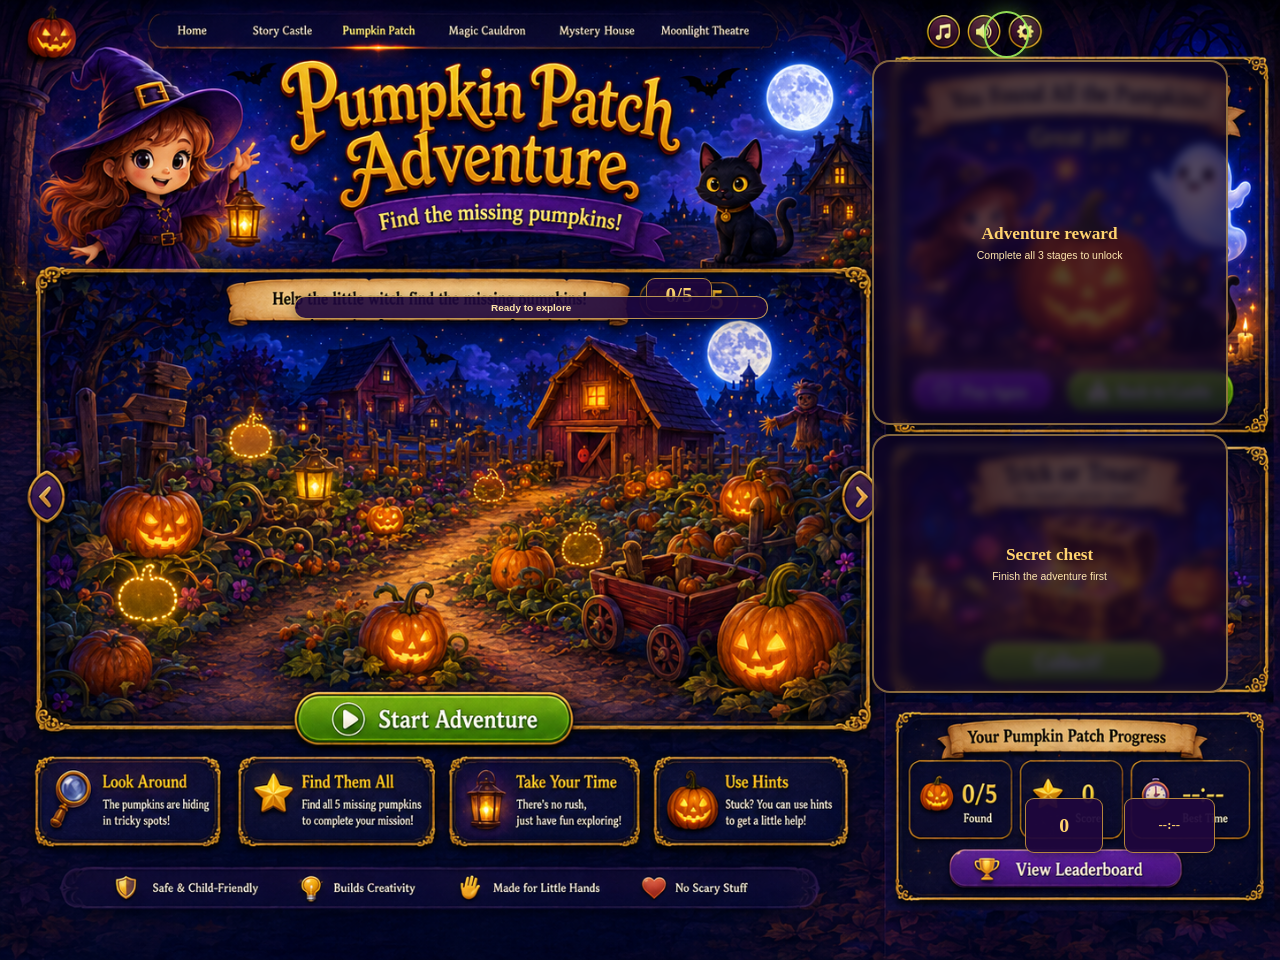
==== commit 77d07d20: "Apply live-counter visual fixes to Pumpkin Patch" ====
--- a/pumpkin-patch.html
+++ b/pumpkin-patch.html
@@ -7,6 +7,7 @@
   <meta name="description" content="Pumpkin Patch Adventure — a magical Halloween mini-game for little learners.">
   <title>Pumpkin Patch Adventure</title>
   <link rel="stylesheet" href="style.css">
+  <link rel="stylesheet" href="fixes.css">
 </head>
 <body class="mockup-body">
   <main class="mockup-wrap" aria-label="Pumpkin Patch Adventure">
--- a/fixes.css
+++ b/fixes.css
@@ -0,0 +1,102 @@
+/* Visual corrections layered over the illustrated mockup. */
+
+/* The mockup already contains example text. These solid overlays hide the baked-in demo values
+   so live text never doubles up with the artwork underneath. */
+.dynamic-story{
+  left:28.35%;
+  top:61.15%;
+  width:23.15%;
+  height:7.15%;
+  padding:.45% .9%;
+  overflow:hidden;
+  border:1px solid rgba(125,78,25,.42);
+  border-radius:14px;
+  background:linear-gradient(180deg,rgba(249,224,174,.985),rgba(230,191,116,.985));
+  box-shadow:inset 0 0 16px rgba(126,70,18,.16),0 1px 0 rgba(255,255,255,.3);
+  color:#241609;
+  font-size:clamp(9px,1.02vw,15px);
+  line-height:1.18;
+  text-shadow:0 1px rgba(255,255,255,.42);
+}
+.dynamic-story #storyText{
+  display:-webkit-box;
+  -webkit-box-orient:vertical;
+  -webkit-line-clamp:3;
+  overflow:hidden;
+}
+.dynamic-story.story-change{animation:storyPop .34s ease}
+@keyframes storyPop{0%{transform:scale(.97);filter:brightness(1.08)}55%{transform:scale(1.018)}100%{transform:none}}
+
+.dynamic-count{
+  left:66.65%;
+  top:68.85%;
+  width:2.85%;
+  height:3.55%;
+  border-radius:8px;
+  background:linear-gradient(180deg,rgba(246,217,160,.99),rgba(225,182,105,.99));
+  box-shadow:inset 0 0 10px rgba(119,67,16,.16);
+  font-size:clamp(11px,1.35vw,21px);
+}
+
+/* Replace the floating mini-pills with neat labels that sit inside the four cards. */
+.selection-label{
+  max-width:none;
+  width:10.2%;
+  top:51.55%;
+  transform:translate(-50%,-50%);
+  padding:3px 5px;
+  border-radius:8px;
+  border:1px solid rgba(255,207,88,.88);
+  background:linear-gradient(180deg,rgba(62,13,90,.97),rgba(32,7,55,.97));
+  color:#fff0b3;
+  font-size:clamp(7px,.69vw,11px);
+  line-height:1.05;
+  white-space:nowrap;
+  overflow:hidden;
+  text-overflow:ellipsis;
+  box-shadow:0 2px 8px rgba(0,0,0,.42),inset 0 0 8px rgba(255,196,73,.09);
+}
+.label-character{left:22.95%}.label-setting{left:35.20%}.label-problem{left:47.35%}.label-surprise{left:58.88%}
+
+/* Dynamic art now fills the actual picture window more cleanly and no longer looks like a small sticker. */
+.card-art{
+  border:0;
+  border-radius:9px;
+  background-color:#291157;
+  box-shadow:inset 0 0 0 2px rgba(255,211,100,.34),0 3px 11px rgba(0,0,0,.3);
+}
+.card-art#artCharacter{left:18.10%;top:38.85%;width:9.45%;height:12.35%}
+.card-art#artSetting{left:30.15%;top:38.85%;width:9.45%;height:12.35%}
+.card-art#artProblem{left:42.22%;top:38.85%;width:9.45%;height:12.35%}
+.card-art#artSurprise{left:53.92%;top:38.85%;width:9.45%;height:12.35%}
+
+/* Right-side selection outlines are now confined to the actual cards. */
+.side-choice{gap:1.05%}
+.side-choice button{height:94%;align-self:start;border-radius:8px}
+.side-choice button.active{outline-width:2px;box-shadow:0 0 12px rgba(255,179,39,.32)}
+.side-choice button::after{right:4px;top:4px;width:8px;height:8px}
+
+/* Prevent multiple rapid full-story rolls from stacking animations and counters. */
+.mockup-canvas.is-rolling .roll-story,
+.mockup-canvas.is-rolling .roll-again{pointer-events:none;filter:brightness(.92)}
+
+/* Pumpkin Patch has baked-in demo numbers too; cover them with live counters. */
+.patch-count,.patch-score,.patch-time{
+  background:rgba(31,7,61,.94);
+  border:1px solid rgba(226,171,62,.76);
+  border-radius:9px;
+  box-shadow:0 2px 8px rgba(0,0,0,.34);
+}
+
+@media(max-width:900px){
+  .dynamic-story{font-size:clamp(7px,1.45vw,12px);border-radius:9px}
+  .selection-label{font-size:clamp(6px,1.12vw,9px);padding:2px 3px}
+  .dynamic-count{font-size:clamp(9px,1.8vw,15px)}
+}
+
+@media(max-width:620px){
+  .mockup-body{overflow-x:hidden}
+  .mockup-canvas{width:100vw;box-shadow:none}
+  .selection-label{display:block}
+  .hotspot:focus-visible{outline-width:2px}
+}
